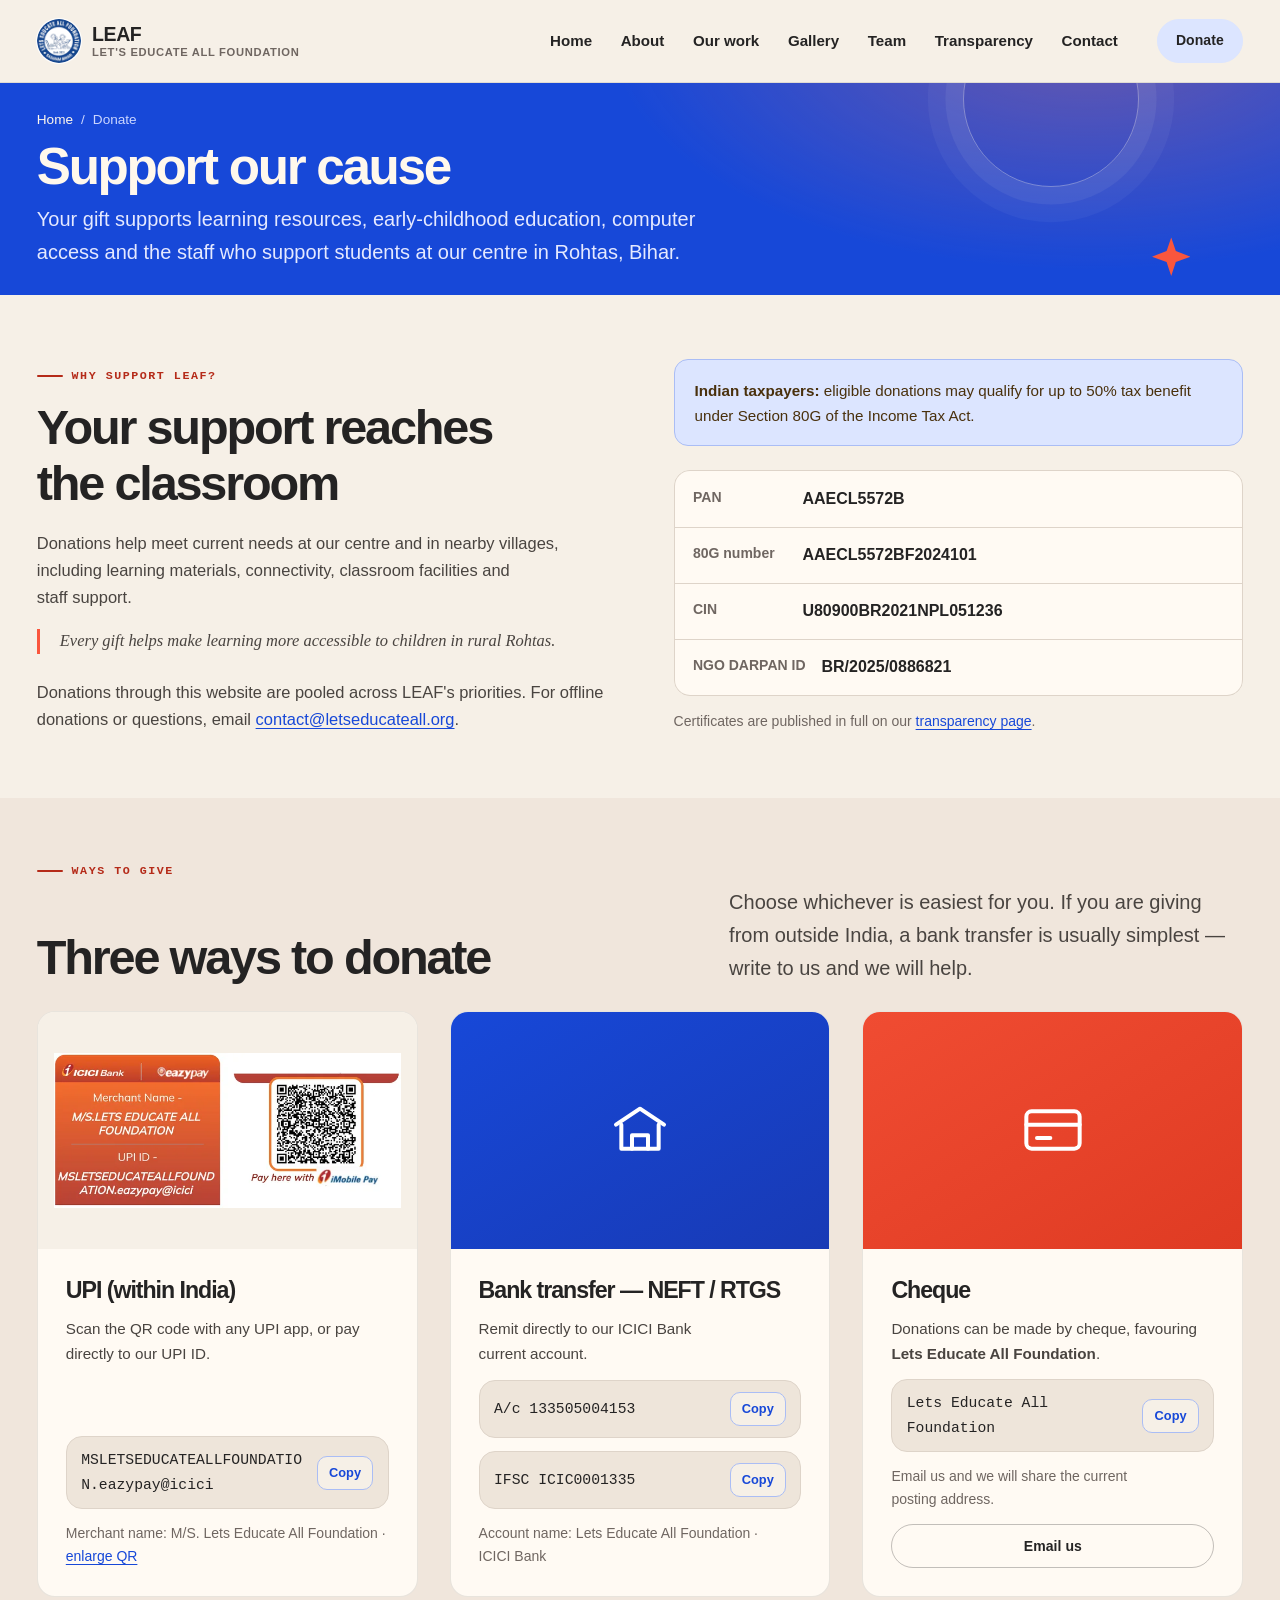
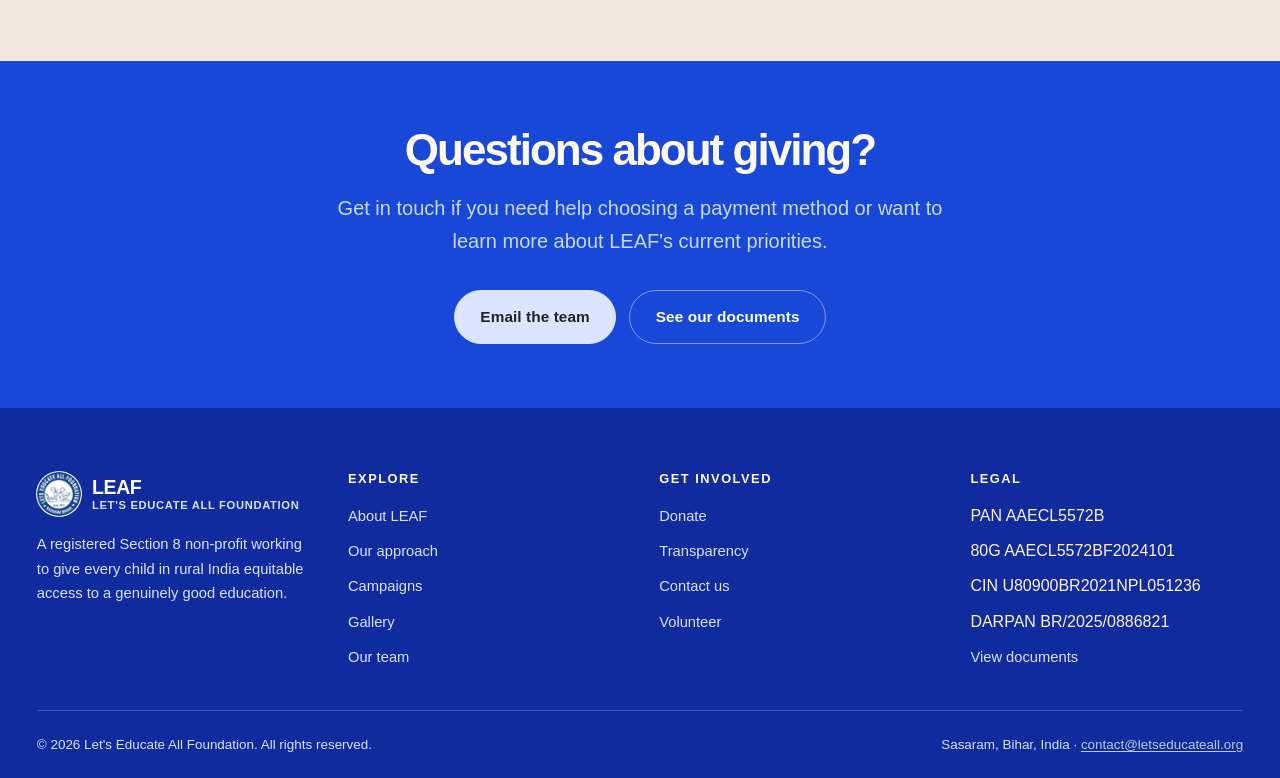
==== donate.html @ cbc665af "Publish Human MD-inspired LEAF website Co-authored-by: Copilot <223556219+Copilot@users.noreply.gith" ====
<!DOCTYPE html>
<html lang="en">
<head>
<meta charset="utf-8">
<meta name="viewport" content="width=device-width, initial-scale=1">
<title>Donate — LEAF | Let's Educate All Foundation</title>
<meta name="description" content="Support LEAF's education work in Rohtas, Bihar. Donate by UPI, NEFT/RTGS bank transfer or cheque. Eligible Indian taxpayers may qualify for a tax benefit under Section 80G.">
<link rel="canonical" href="https://www.letseducateall.org/donate.html">
<meta name="theme-color" content="#1748d8">
<meta property="og:type" content="website">
<meta property="og:site_name" content="Let's Educate All Foundation">
<meta property="og:title" content="Donate to LEAF — Let's Educate All Foundation">
<meta property="og:description" content="Donate by UPI, bank transfer or cheque. Eligible Indian taxpayers may qualify for a tax benefit under Section 80G.">
<meta property="og:url" content="https://www.letseducateall.org/donate.html">
<meta property="og:image" content="https://www.letseducateall.org/assets/img/og-cover.jpg">
<meta name="twitter:card" content="summary_large_image">
<meta name="twitter:image" content="https://www.letseducateall.org/assets/img/og-cover.jpg">
<link rel="icon" href="favicon.ico" sizes="any">
<link rel="apple-touch-icon" href="apple-touch-icon.png">
<link rel="manifest" href="site.webmanifest">
<script>document.documentElement.classList.add("js");</script>
<link rel="stylesheet" href="assets/css/site.css">
<link rel="stylesheet" href="assets/css/human-theme.css">
</head>
<body>
<a class="skip-link" href="#main">Skip to main content</a>

<header class="site-header">
  <div class="wrap site-header__inner">
    <a class="brand" href="index.html" aria-label="LEAF — Let's Educate All Foundation, home">
      <picture><source type="image/webp" srcset="assets/img/logo-96.webp"><img src="assets/img/logo-96.png" width="44" height="44" alt=""></picture>
      <span class="brand__text"><span class="brand__mark">LEAF</span><span class="brand__sub">Let's Educate All Foundation</span></span>
    </a>
    <button class="nav-toggle" type="button" aria-expanded="false" aria-controls="primary-nav" aria-label="Open navigation menu"><span></span></button>
    <nav class="nav" id="primary-nav" aria-label="Primary">
      <a href="index.html">Home</a>
      <a href="index.html#about">About</a>
      <a href="index.html#campaigns">Our work</a>
      <a href="gallery.html">Gallery</a>
      <a href="index.html#team">Team</a>
      <a href="transparency.html">Transparency</a>
      <a href="index.html#contact">Contact</a>
      <a class="btn btn--accent btn--sm" href="donate.html" aria-current="page">Donate</a>
    </nav>
    <a class="btn btn--accent btn--sm header-cta" href="donate.html" aria-current="page">Donate</a>
  </div>
</header>

<main id="main">

  <section class="page-hero">
    <div class="wrap">
      <nav class="breadcrumb" aria-label="Breadcrumb">
        <a href="index.html">Home</a><span aria-hidden="true">/</span><span>Donate</span>
      </nav>
      <h1>Support our cause</h1>
      <p>Your gift supports learning resources, early-childhood education, computer access and the staff who support students at our centre in Rohtas, Bihar.</p>
    </div>
  </section>

  <section class="section">
    <div class="wrap">
      <div class="split">
        <div class="reveal">
          <span class="eyebrow">Why support LEAF?</span>
          <h2>Your support reaches the classroom</h2>
          <p>Donations help meet current needs at our centre and in nearby villages, including learning materials, connectivity, classroom facilities and staff support.</p>
          <p class="pull">Every gift helps make learning more accessible to children in rural Rohtas.</p>
          <p>Donations through this website are pooled across LEAF's priorities. For offline donations or questions, email <a href="mailto:contact@letseducateall.org">contact@letseducateall.org</a>.</p>
        </div>
        <div class="reveal">
          <div class="notice">
            <strong>Indian taxpayers:</strong> eligible donations may qualify for up to 50% tax benefit under Section 80G of the Income Tax Act.
          </div>
          <dl class="facts" style="margin-top:1.5rem">
            <div class="fact"><dt>PAN</dt><dd>AAECL5572B</dd></div>
            <div class="fact"><dt>80G number</dt><dd>AAECL5572BF2024101</dd></div>
            <div class="fact"><dt>CIN</dt><dd>U80900BR2021NPL051236</dd></div>
            <div class="fact"><dt>NGO DARPAN ID</dt><dd>BR/2025/0886821</dd></div>
          </dl>
          <p style="font-size:var(--t-small);color:var(--ink-mute);margin-top:.9rem">
            Certificates are published in full on our <a href="transparency.html">transparency page</a>.
          </p>
        </div>
      </div>
    </div>
  </section>

  <!-- ways to give -->
  <section class="section section--tint" id="ways">
    <div class="wrap">
      <div class="section-head section-head--center reveal">
        <span class="eyebrow">Ways to give</span>
        <h2>Three ways to donate</h2>
        <p>Choose whichever is easiest for you. If you are giving from outside India, a bank transfer is usually simplest — write to us and we will help.</p>
      </div>

      <div class="campaigns">

        <!-- UPI -->
        <article class="campaign reveal">
          <div class="campaign__media" style="aspect-ratio:16/10;display:grid;place-items:center;background:var(--surface);padding:1rem">
            <a href="assets/img/upi-960.jpg" target="_blank" rel="noopener" title="Open the QR code full size">
              <picture>
                <source type="image/webp" sizes="(min-width: 980px) 31vw, 92vw" srcset="assets/img/upi-640.webp 640w, assets/img/upi-960.webp 960w">
                <img src="assets/img/upi-640.jpg" srcset="assets/img/upi-640.jpg 640w, assets/img/upi-960.jpg 960w" sizes="(min-width: 980px) 31vw, 92vw" width="960" height="430" alt="ICICI eazypay UPI card for M/S. Lets Educate All Foundation with a scannable QR code. Opens full size." loading="lazy" style="object-fit:contain">
              </picture>
            </a>
          </div>
          <div class="campaign__body">
            <h3>UPI (within India)</h3>
            <p>Scan the QR code with any UPI app, or pay directly to our UPI ID.</p>
            <div class="copy-field">
              <code>MSLETSEDUCATEALLFOUNDATION.eazypay@icici</code>
              <button class="copy-btn" type="button" data-copy="MSLETSEDUCATEALLFOUNDATION.eazypay@icici">Copy</button>
            </div>
            <p style="font-size:var(--t-small);color:var(--ink-mute);flex:none">Merchant name: M/S. Lets Educate All Foundation · <a href="assets/img/upi-960.jpg" target="_blank" rel="noopener">enlarge QR</a></p>
          </div>
        </article>

        <!-- Bank -->
        <article class="campaign reveal">
          <div class="campaign__media" style="aspect-ratio:16/10;display:grid;place-items:center;background:linear-gradient(150deg,var(--navy-600),var(--navy-800));color:#fff">
            <svg width="64" height="64" viewBox="0 0 24 24" fill="none" stroke="currentColor" stroke-width="1.5" stroke-linecap="round" stroke-linejoin="round" aria-hidden="true"><path d="M3 10 12 4l9 6"/><path d="M5 10v9h14v-9"/><path d="M9 19v-5h6v5"/></svg>
          </div>
          <div class="campaign__body">
            <h3>Bank transfer — NEFT / RTGS</h3>
            <p>Remit directly to our ICICI Bank current account.</p>
            <div class="copy-field">
              <code>A/c 133505004153</code>
              <button class="copy-btn" type="button" data-copy="133505004153">Copy</button>
            </div>
            <div class="copy-field">
              <code>IFSC ICIC0001335</code>
              <button class="copy-btn" type="button" data-copy="ICIC0001335">Copy</button>
            </div>
            <p style="font-size:var(--t-small);color:var(--ink-mute);flex:none">Account name: Lets Educate All Foundation · ICICI Bank</p>
          </div>
        </article>

        <!-- Cheque -->
        <article class="campaign reveal">
          <div class="campaign__media" style="aspect-ratio:16/10;display:grid;place-items:center;background:linear-gradient(150deg,var(--saffron-500),var(--saffron-600));color:#fff">
            <svg width="64" height="64" viewBox="0 0 24 24" fill="none" stroke="currentColor" stroke-width="1.5" stroke-linecap="round" stroke-linejoin="round" aria-hidden="true"><rect x="2" y="5" width="20" height="14" rx="2"/><path d="M2 10h20"/><path d="M6 15h5"/></svg>
          </div>
          <div class="campaign__body">
            <h3>Cheque</h3>
            <p>Donations can be made by cheque, favouring <strong>Lets Educate All Foundation</strong>.</p>
            <div class="copy-field">
              <code>Lets Educate All Foundation</code>
              <button class="copy-btn" type="button" data-copy="Lets Educate All Foundation">Copy</button>
            </div>
            <p style="font-size:var(--t-small);color:var(--ink-mute);flex:none">Email us and we will share the current posting address.</p>
            <a class="btn btn--ghost btn--sm" href="mailto:contact@letseducateall.org?subject=Cheque%20donation%20to%20LEAF">Email us</a>
          </div>
        </article>
      </div>
    </div>
  </section>

  <section class="section section--navy">
    <div class="wrap cta-band reveal">
      <h2>Questions about giving?</h2>
      <p>Get in touch if you need help choosing a payment method or want to learn more about LEAF's current priorities.</p>
      <div class="btn-row">
        <a class="btn btn--accent" href="mailto:contact@letseducateall.org?subject=Donating%20to%20LEAF">Email the team</a>
        <a class="btn btn--on-dark" href="transparency.html">See our documents</a>
      </div>
    </div>
  </section>

</main>

<footer class="site-footer">
  <div class="wrap">
    <div class="footer-grid">
      <div>
        <a class="brand" href="index.html">
          <picture><source type="image/webp" srcset="assets/img/logo-96.webp"><img src="assets/img/logo-96.png" width="44" height="44" alt=""></picture>
          <span class="brand__text"><span class="brand__mark">LEAF</span><span class="brand__sub">Let's Educate All Foundation</span></span>
        </a>
        <p>A registered Section 8 non-profit working to give every child in rural India equitable access to a genuinely good education.</p>
      </div>
      <div class="footer-col">
        <h3>Explore</h3>
        <ul>
          <li><a href="index.html#about">About LEAF</a></li>
          <li><a href="index.html#approach">Our approach</a></li>
          <li><a href="index.html#campaigns">Campaigns</a></li>
          <li><a href="gallery.html">Gallery</a></li>
          <li><a href="index.html#team">Our team</a></li>
        </ul>
      </div>
      <div class="footer-col">
        <h3>Get involved</h3>
        <ul>
          <li><a href="donate.html">Donate</a></li>
          <li><a href="transparency.html">Transparency</a></li>
          <li><a href="index.html#contact">Contact us</a></li>
          <li><a href="mailto:contact@letseducateall.org">Volunteer</a></li>
        </ul>
      </div>
      <div class="footer-col">
        <h3>Legal</h3>
        <ul>
          <li>PAN AAECL5572B</li>
          <li>80G AAECL5572BF2024101</li>
          <li>CIN U80900BR2021NPL051236</li>
          <li>DARPAN BR/2025/0886821</li>
          <li><a href="transparency.html">View documents</a></li>
        </ul>
      </div>
    </div>
    <div class="footer-bottom">
      <span>&copy; <span data-year>2026</span> Let's Educate All Foundation. All rights reserved.</span>
      <span>Sasaram, Bihar, India · <a href="mailto:contact@letseducateall.org" style="color:#b9cbe4">contact@letseducateall.org</a></span>
    </div>
  </div>
</footer>

<script src="assets/js/site.js" defer></script>
</body>
</html>
---- assets/css/site.css ----
/* =========================================================================
   LEAF — Let's Educate All Foundation
   Design system + site styles. No framework, no build step.
   Brand navy sampled from the foundation seal (#12448d).
   ========================================================================= */

/* ---------- tokens ---------- */
:root {
  /* brand */
  --navy-900: #071a38;
  --navy-800: #0b2650;
  --navy-700: #0d3470;
  --navy-600: #12448d;   /* primary — from the seal */
  --navy-500: #1d59ad;
  --navy-200: #b9cfee;
  --navy-100: #e4edfa;
  --navy-050: #f2f7fd;

  --saffron-600: #c97a06;
  --saffron-500: #e8940c;
  --saffron-400: #f5a524;
  --saffron-100: #fdf0d8;

  --teal-600: #0f766e;
  --rose-600: #b0335a;

  /* neutrals */
  --ink:      #12171f;
  --ink-soft: #3d4654;
  --ink-mute: #626e80;
  --line:     #e3e8ef;
  --line-soft:#eef2f7;
  --surface:  #ffffff;
  --surface-2:#f7f9fc;
  --surface-3:#eef3f9;

  /* type — fluid, no webfont request */
  --sans: ui-sans-serif, system-ui, -apple-system, "Segoe UI", Roboto,
          "Helvetica Neue", Arial, "Noto Sans", sans-serif;
  --serif: ui-serif, Georgia, Cambria, "Times New Roman", serif;

  --t-hero:  clamp(2.25rem, 1.35rem + 3.9vw, 4.25rem);
  --t-h2:    clamp(1.75rem, 1.25rem + 2.1vw, 2.75rem);
  --t-h3:    clamp(1.2rem, 1.05rem + 0.6vw, 1.45rem);
  --t-lead:  clamp(1.05rem, 0.99rem + 0.35vw, 1.25rem);
  --t-body:  1rem;
  --t-small: 0.875rem;
  --t-eyebrow: 0.78rem;

  /* space + shape */
  --gut: clamp(1.15rem, 0.7rem + 2vw, 2.5rem);
  --section-y: clamp(3.5rem, 2rem + 6vw, 7rem);
  --wrap: 1180px;
  --r-sm: 8px;
  --r-md: 14px;
  --r-lg: 22px;
  --r-pill: 999px;

  --shadow-1: 0 1px 2px rgba(9, 25, 51, .06), 0 2px 8px rgba(9, 25, 51, .05);
  --shadow-2: 0 4px 12px rgba(9, 25, 51, .08), 0 14px 32px rgba(9, 25, 51, .09);
  --shadow-3: 0 10px 28px rgba(9, 25, 51, .12), 0 28px 64px rgba(9, 25, 51, .14);

  --ease: cubic-bezier(.22, .61, .36, 1);
}

@media (prefers-color-scheme: dark) {
  :root {
    --ink:      #e8edf5;
    --ink-soft: #b3bed0;
    --ink-mute: #8a97ab;
    --line:     #22304a;
    --line-soft:#1b2740;
    --surface:  #0b1220;
    --surface-2:#0f172a;
    --surface-3:#141f36;
    --navy-050: #101a2e;
    --navy-100: #16233c;
    --navy-200: #2d4a7a;
    --saffron-600: #f5a524;
    --shadow-1: 0 1px 2px rgba(0,0,0,.4);
    --shadow-2: 0 4px 12px rgba(0,0,0,.45);
    --shadow-3: 0 10px 28px rgba(0,0,0,.5);
  }
}

/* ---------- reset ---------- */
*, *::before, *::after { box-sizing: border-box; }
* { margin: 0; }
html { -webkit-text-size-adjust: 100%; }
html:focus-within { scroll-behavior: smooth; }
@media (prefers-reduced-motion: reduce) {
  html:focus-within { scroll-behavior: auto; }
  *, *::before, *::after {
    animation-duration: .01ms !important; animation-iteration-count: 1 !important;
    transition-duration: .01ms !important; scroll-behavior: auto !important;
  }
}
body {
  font-family: var(--sans);
  font-size: var(--t-body);
  line-height: 1.65;
  color: var(--ink);
  background: var(--surface);
  -webkit-font-smoothing: antialiased;
  text-rendering: optimizeLegibility;
  overflow-x: hidden;
}
img, picture, video, svg { display: block; max-width: 100%; }
img { height: auto; }
button, input, textarea, select { font: inherit; color: inherit; }
h1, h2, h3, h4 { line-height: 1.15; font-weight: 700; letter-spacing: -.018em; text-wrap: balance; }
p { text-wrap: pretty; }
a { color: var(--navy-600); text-underline-offset: .18em; }
@media (prefers-color-scheme: dark) { a { color: #7fb0f0; } }
ul[class] { list-style: none; padding: 0; }

:where(a, button, [tabindex], input, textarea, summary):focus-visible {
  outline: 3px solid var(--saffron-400);
  outline-offset: 3px;
  border-radius: 4px;
}

.skip-link {
  position: absolute; left: 50%; top: 0; transform: translate(-50%, -120%);
  z-index: 200; background: var(--navy-600); color: #fff;
  padding: .7rem 1.25rem; border-radius: 0 0 var(--r-sm) var(--r-sm);
  font-weight: 600; text-decoration: none; transition: transform .18s var(--ease);
}
.skip-link:focus { transform: translate(-50%, 0); }

.sr-only {
  position: absolute; width: 1px; height: 1px; padding: 0; margin: -1px;
  overflow: hidden; clip: rect(0 0 0 0); white-space: nowrap; border: 0;
}

/* ---------- layout ---------- */
.wrap { width: min(100% - (var(--gut) * 2), var(--wrap)); margin-inline: auto; }
.wrap--narrow { width: min(100% - (var(--gut) * 2), 760px); margin-inline: auto; }
.section { padding-block: var(--section-y); }
.section--tint { background: var(--surface-2); }
.section--navy {
  background:
    radial-gradient(1100px 600px at 12% -10%, rgba(245,165,36,.16), transparent 60%),
    linear-gradient(165deg, var(--navy-700), var(--navy-900));
  color: #eaf1fb;
}
.section--navy h2, .section--navy h3 { color: #fff; }

.eyebrow {
  display: inline-flex; align-items: center; gap: .55rem;
  font-size: var(--t-eyebrow); font-weight: 700; letter-spacing: .14em;
  text-transform: uppercase; color: var(--saffron-600); margin-bottom: .9rem;
}
.eyebrow::before {
  content: ""; width: 26px; height: 2px; background: currentColor; border-radius: 2px;
}
.section--navy .eyebrow { color: var(--saffron-400); }

.section-head { max-width: 62ch; margin-bottom: clamp(2rem, 1rem + 3vw, 3.5rem); }
.section-head h2 { font-size: var(--t-h2); }
.section-head p { font-size: var(--t-lead); color: var(--ink-soft); margin-top: 1rem; }
.section--navy .section-head p { color: #c2d4ee; }
.section-head--center { margin-inline: auto; text-align: center; }
.section-head--center .eyebrow { justify-content: center; }

/* ---------- buttons ---------- */
.btn {
  --btn-bg: var(--navy-600); --btn-fg: #fff; --btn-bd: var(--navy-600);
  display: inline-flex; align-items: center; justify-content: center; gap: .55rem;
  padding: .85rem 1.6rem; border: 1.5px solid var(--btn-bd); border-radius: var(--r-pill);
  background: var(--btn-bg); color: var(--btn-fg);
  font-weight: 650; font-size: .96rem; letter-spacing: .005em;
  text-decoration: none; cursor: pointer; white-space: nowrap;
  transition: transform .16s var(--ease), box-shadow .16s var(--ease), background .16s var(--ease);
}
.btn:hover { transform: translateY(-2px); box-shadow: var(--shadow-2); }
.btn:active { transform: translateY(0); }
.btn--accent {
  --btn-bg: var(--saffron-400); --btn-bd: var(--saffron-400); --btn-fg: #2a1a02;
}
.btn--accent:hover { --btn-bg: var(--saffron-500); --btn-bd: var(--saffron-500); }
.btn--ghost { --btn-bg: transparent; --btn-fg: var(--navy-600); --btn-bd: var(--navy-200); }
.btn--ghost:hover { --btn-bg: var(--navy-050); }
@media (prefers-color-scheme: dark) {
  /* navy-on-navy is unreadable once the page background goes dark */
  .btn--ghost { --btn-fg: #a9c8f2; --btn-bd: #3b5680; }
  .btn--ghost:hover { --btn-bg: rgba(169,200,242,.12); --btn-bd: #a9c8f2; }
}
.btn--on-dark { --btn-bg: transparent; --btn-fg: #fff; --btn-bd: rgba(255,255,255,.45); }
.btn--on-dark:hover { --btn-bg: rgba(255,255,255,.12); --btn-bd: #fff; }
.btn--sm { padding: .6rem 1.15rem; font-size: .875rem; }
.btn-row { display: flex; flex-wrap: wrap; gap: .8rem; }

/* ---------- header ---------- */
.site-header {
  position: sticky; top: 0; z-index: 100;
  background: color-mix(in srgb, var(--surface) 82%, transparent);
  backdrop-filter: saturate(1.6) blur(14px);
  -webkit-backdrop-filter: saturate(1.6) blur(14px);
  border-bottom: 1px solid transparent;
  transition: border-color .2s var(--ease), box-shadow .2s var(--ease);
}
.site-header[data-stuck="true"] { border-bottom-color: var(--line); box-shadow: var(--shadow-1); }
.site-header__inner {
  display: flex; align-items: center; gap: 1rem;
  min-height: 72px;
}
.brand { display: flex; align-items: center; gap: .7rem; text-decoration: none; color: inherit; margin-right: auto; }
/* the seal is a navy ring on transparency — a white disc keeps it legible
   at 44px against either a light or a dark header */
.brand img {
  width: 44px; height: 44px; border-radius: 50%; flex: none;
  background: #fff; box-shadow: 0 0 0 1px rgba(255,255,255,.9);
}
.brand__text { display: flex; flex-direction: column; line-height: 1.1; }
.brand__mark { font-weight: 800; font-size: 1.22rem; letter-spacing: -.02em; color: var(--navy-600); }
@media (prefers-color-scheme: dark) { .brand__mark { color: #8fbcf5; } }
.brand__sub { font-size: .7rem; color: var(--ink-mute); letter-spacing: .06em; text-transform: uppercase; font-weight: 600; }

.nav { display: flex; align-items: center; gap: .15rem; }
.nav a {
  padding: .55rem .82rem; border-radius: var(--r-sm); text-decoration: none;
  color: var(--ink-soft); font-weight: 550; font-size: .945rem;
  transition: color .15s var(--ease), background .15s var(--ease);
}
.nav a:hover { color: var(--navy-600); background: var(--navy-050); }
.nav a[aria-current="page"] { color: var(--navy-600); font-weight: 700; }
@media (prefers-color-scheme: dark) {
  .nav a:hover, .nav a[aria-current="page"] { color: #8fbcf5; }
}
.header-cta { margin-left: .6rem; }

.nav-toggle {
  display: none; width: 44px; height: 44px; border: 1px solid var(--line);
  background: var(--surface); border-radius: var(--r-sm); cursor: pointer;
  align-items: center; justify-content: center; flex: none;
}
.nav-toggle span, .nav-toggle span::before, .nav-toggle span::after {
  display: block; width: 19px; height: 2px; background: var(--ink); border-radius: 2px;
  transition: transform .22s var(--ease), opacity .18s var(--ease);
}
.nav-toggle span { position: relative; }
.nav-toggle span::before, .nav-toggle span::after { content: ""; position: absolute; left: 0; }
.nav-toggle span::before { top: -6px; }
.nav-toggle span::after  { top: 6px; }
.nav-toggle[aria-expanded="true"] span { background: transparent; }
.nav-toggle[aria-expanded="true"] span::before { transform: translateY(6px) rotate(45deg); }
.nav-toggle[aria-expanded="true"] span::after  { transform: translateY(-6px) rotate(-45deg); }

@media (max-width: 1100px) {
  .nav-toggle { display: inline-flex; }
  .nav {
    position: fixed; inset: 72px 0 auto 0;
    flex-direction: column; align-items: stretch; gap: .2rem;
    background: var(--surface); border-bottom: 1px solid var(--line);
    padding: 1rem var(--gut) 1.5rem; box-shadow: var(--shadow-2);
    max-height: calc(100dvh - 72px); overflow-y: auto;
    /* -115% depended on the drawer's own height, so a short drawer peeked
       out above the header. Offsetting by its height plus the header clears
       it at any length. visibility also drops the closed links out of the
       tab order, which a transform alone does not. */
    visibility: hidden;
    transform: translateY(calc(-100% - 80px));
    transition: transform .28s var(--ease), visibility .28s var(--ease);
  }
  .nav[data-open="true"] { visibility: visible; transform: translateY(0); }
  .nav a { padding: .8rem .6rem; font-size: 1.05rem; border-bottom: 1px solid var(--line-soft); }
  .header-cta { display: none; }
  .nav .btn { margin-top: .9rem; }
}
@media (min-width: 1101px) { .nav .btn { display: none; } }

/* ---------- hero ---------- */
.hero { position: relative; background: var(--navy-900); color: #fff; isolation: isolate; }
.hero__stage { position: relative; min-height: clamp(520px, 74vh, 760px); display: grid; }
.hero__slide {
  position: absolute; inset: 0; opacity: 0; transition: opacity .9s var(--ease);
  display: grid; align-items: end;
}
.hero__slide[data-active="true"] { opacity: 1; }
.hero__slide picture, .hero__slide img { position: absolute; inset: 0; width: 100%; height: 100%; }
.hero__slide img { object-fit: cover; }
.hero__slide::after {
  content: ""; position: absolute; inset: 0;
  background:
    linear-gradient(to top, rgba(7,26,56,.94) 0%, rgba(7,26,56,.72) 34%, rgba(7,26,56,.34) 66%, rgba(7,26,56,.5) 100%);
}
.hero__copy {
  position: relative; z-index: 2; padding-block: clamp(2.5rem, 2rem + 4vw, 5rem);
  /* rem, not ch: ch resolves against the 1rem block font, which left the
     clamped display headline far too narrow and broke it over three lines */
  max-width: min(43rem, 100%);
}
.hero__slide[data-active="true"] .hero__copy > * { animation: heroIn .8s var(--ease) both; }
.hero__slide[data-active="true"] .hero__copy > *:nth-child(2) { animation-delay: .1s; }
.hero__slide[data-active="true"] .hero__copy > *:nth-child(3) { animation-delay: .2s; }
@keyframes heroIn { from { opacity: 0; transform: translateY(18px); } to { opacity: 1; transform: none; } }
.hero h1, .hero__title { font-size: var(--t-hero); color: #fff; }
.hero h1 em, .hero__title em { font-style: normal; color: var(--saffron-400); }
.hero__copy p { font-size: var(--t-lead); color: #d8e4f5; margin-top: 1.1rem; max-width: 34rem; }
.hero__copy .btn-row { margin-top: 1.9rem; }

/* the dots are built by script and the arrows do nothing without it,
   so the whole control cluster is JS-gated */
.hero__controls { display: none; }
.js .hero__controls {
  position: absolute; z-index: 3; right: var(--gut); bottom: clamp(1rem, 2vw, 2rem);
  display: flex; align-items: center; gap: .5rem;
}
.hero__dots { display: flex; gap: .45rem; margin-right: .5rem; }
.hero__dots button {
  width: 9px; height: 9px; padding: 0; border-radius: 50%; cursor: pointer;
  border: 0; background: rgba(255,255,255,.4); transition: background .2s, width .25s var(--ease);
}
.hero__dots button[aria-selected="true"] { background: var(--saffron-400); width: 26px; border-radius: var(--r-pill); }
.hero__arrow {
  width: 42px; height: 42px; border-radius: 50%; cursor: pointer;
  border: 1.5px solid rgba(255,255,255,.4); background: rgba(7,26,56,.35);
  color: #fff; display: grid; place-items: center; transition: background .18s, border-color .18s;
}
.hero__arrow:hover { background: rgba(255,255,255,.18); border-color: #fff; }

/* impact strip */
.impact {
  position: relative; z-index: 4; background: var(--surface);
  border-block: 1px solid var(--line);
}
.impact__grid {
  display: grid; grid-template-columns: repeat(auto-fit, minmax(190px, 1fr));
  gap: clamp(1.25rem, 3vw, 2.5rem); padding-block: clamp(1.75rem, 3vw, 2.5rem);
}
.impact__item { display: flex; flex-direction: column; gap: .2rem; }
.impact__num {
  font-size: clamp(1.9rem, 1.4rem + 1.8vw, 2.6rem); font-weight: 800;
  color: var(--navy-600); letter-spacing: -.03em; line-height: 1;
}
@media (prefers-color-scheme: dark) { .impact__num { color: #7fb0f0; } }
.impact__label { font-weight: 650; font-size: .95rem; }
.impact__note { font-size: var(--t-small); color: var(--ink-mute); }

/* ---------- pillars ---------- */
.pillars { display: grid; gap: clamp(1.25rem, 2.5vw, 2rem); grid-template-columns: repeat(auto-fit, minmax(270px, 1fr)); }
.pillar {
  position: relative; background: var(--surface); border: 1px solid var(--line);
  border-radius: var(--r-lg); padding: clamp(1.5rem, 1rem + 1.5vw, 2.25rem);
  box-shadow: var(--shadow-1); overflow: hidden;
  transition: transform .2s var(--ease), box-shadow .2s var(--ease), border-color .2s;
}
.pillar:hover { transform: translateY(-4px); box-shadow: var(--shadow-2); border-color: var(--navy-200); }
.pillar::before {
  content: ""; position: absolute; inset: 0 0 auto 0; height: 4px;
  background: linear-gradient(90deg, var(--navy-600), var(--saffron-400));
  transform: scaleX(0); transform-origin: left; transition: transform .35s var(--ease);
}
.pillar:hover::before { transform: scaleX(1); }
.pillar__n {
  font-size: .8rem; font-weight: 800; letter-spacing: .12em; color: var(--saffron-600);
  display: block; margin-bottom: .85rem;
}
.pillar h3 { font-size: var(--t-h3); margin-bottom: .7rem; }
.pillar p { color: var(--ink-soft); font-size: .975rem; }

/* ---------- split (image + text) ---------- */
.split {
  display: grid; gap: clamp(2rem, 1rem + 4vw, 4.5rem); align-items: center;
  grid-template-columns: repeat(auto-fit, minmax(310px, 1fr));
}
.split--top { align-items: start; }
.split--flip > .split__media { order: 2; }
@media (max-width: 720px) { .split--flip > .split__media { order: 0; } }
.split__media { position: relative; isolation: isolate; }
.split__media img { position: relative; z-index: 1; width: 100%; border-radius: var(--r-lg); box-shadow: var(--shadow-3); }
/* offset accent frame; isolate + z-index 0 keeps it behind the photo but
   still above the section background (a negative z-index would hide it) */
.split__media--framed::after {
  content: ""; position: absolute; inset: 16px -16px -16px 16px; z-index: 0;
  border: 2px solid var(--saffron-400); border-radius: var(--r-lg); opacity: .55;
  pointer-events: none;
}
.split h2 { font-size: var(--t-h2); }
.split h2 + p, .split p + p { margin-top: 1.1rem; }
.split p { color: var(--ink-soft); font-size: 1.03rem; }
.split .btn-row { margin-top: 1.8rem; }

.pull {
  border-left: 3px solid var(--saffron-400); padding-left: 1.25rem;
  font-family: var(--serif); font-size: clamp(1.1rem, 1rem + .6vw, 1.35rem);
  line-height: 1.5; color: var(--ink); font-style: italic; margin-block: 1.6rem;
}

/* ---------- video ---------- */
.video-card {
  position: relative; border-radius: var(--r-lg); overflow: hidden;
  box-shadow: var(--shadow-3); background: var(--navy-900); aspect-ratio: 16 / 9;
}
.video-card video { width: 100%; height: 100%; object-fit: cover; }

/* ---------- campaigns ---------- */
.campaigns { display: grid; gap: clamp(1.25rem, 2.5vw, 2rem); grid-template-columns: repeat(auto-fit, minmax(290px, 1fr)); }
.campaign {
  display: flex; flex-direction: column; background: var(--surface);
  border: 1px solid var(--line); border-radius: var(--r-lg); overflow: hidden;
  box-shadow: var(--shadow-1); transition: transform .2s var(--ease), box-shadow .2s var(--ease);
}
.campaign:hover { transform: translateY(-4px); box-shadow: var(--shadow-2); }
.campaign__media { position: relative; aspect-ratio: 16 / 10; overflow: hidden; background: var(--surface-3); }
.campaign__media img { width: 100%; height: 100%; object-fit: cover; transition: transform .5s var(--ease); }
.campaign:hover .campaign__media img { transform: scale(1.05); }
.campaign__target {
  position: absolute; top: .8rem; left: .8rem; z-index: 2;
  background: rgba(7,26,56,.82); color: #fff; backdrop-filter: blur(6px);
  border-radius: var(--r-pill); padding: .32rem .8rem;
  font-size: .76rem; font-weight: 700; letter-spacing: .04em;
}
.campaign__body { padding: clamp(1.25rem, 1rem + 1vw, 1.75rem); display: flex; flex-direction: column; flex: 1; gap: .8rem; }
.campaign h3 { font-size: var(--t-h3); }
.campaign p { color: var(--ink-soft); font-size: .95rem; flex: 1; }

.meter { display: flex; flex-direction: column; gap: .45rem; }
.meter__track { height: 8px; border-radius: var(--r-pill); background: var(--surface-3); overflow: hidden; }
.meter__fill {
  height: 100%; border-radius: var(--r-pill); width: 0;
  background: linear-gradient(90deg, var(--navy-500), var(--saffron-400));
  transition: width 1.1s var(--ease);
}
.meter__row { display: flex; justify-content: space-between; align-items: baseline; gap: .5rem; font-size: var(--t-small); }
.meter__pct { font-weight: 750; color: var(--navy-600); }
@media (prefers-color-scheme: dark) { .meter__pct { color: #7fb0f0; } }
.meter__goal { color: var(--ink-mute); }

/* ---------- team ---------- */
/* Keep profile cards readable and let the last member wrap when needed. */
.team { display: grid; gap: clamp(1.25rem, 2.5vw, 2rem); grid-template-columns: repeat(auto-fit, minmax(168px, 1fr)); }
.member { text-align: center; }
.member__photo {
  width: clamp(120px, 42%, 150px); aspect-ratio: 1; margin: 0 auto .95rem;
  border-radius: 50%; overflow: hidden; background: var(--surface-3);
  box-shadow: 0 0 0 4px var(--surface), 0 0 0 5.5px var(--navy-100), var(--shadow-1);
  transition: box-shadow .25s var(--ease), transform .25s var(--ease);
}
.member:hover .member__photo { transform: translateY(-3px); box-shadow: 0 0 0 4px var(--surface), 0 0 0 5.5px var(--saffron-400), var(--shadow-2); }
.member__photo img { width: 100%; height: 100%; object-fit: cover; }
.member h3 { font-size: 1.02rem; letter-spacing: -.01em; }
.member__role {
  display: inline-block; margin-top: .4rem; font-size: .74rem; font-weight: 750;
  letter-spacing: .08em; text-transform: uppercase; color: var(--navy-600);
  background: var(--navy-050); border: 1px solid var(--navy-100);
  border-radius: var(--r-pill); padding: .18rem .65rem;
}
@media (prefers-color-scheme: dark) { .member__role { color: #8fbcf5; } }
.member__where { font-size: .87rem; color: var(--ink-mute); margin-top: .5rem; }

/* ---------- documents ---------- */
/* 300px yields 3 columns at the container width: the six certificates
   fill two even rows instead of leaving one stranded */
.docs { display: grid; gap: 1rem; grid-template-columns: repeat(auto-fit, minmax(300px, 1fr)); }
.doc {
  display: flex; align-items: center; gap: .9rem; text-decoration: none; color: inherit;
  background: var(--surface); border: 1px solid var(--line); border-radius: var(--r-md);
  padding: 1rem 1.15rem; transition: border-color .18s, transform .18s var(--ease), box-shadow .18s;
}
.doc:hover { border-color: var(--navy-600); transform: translateY(-2px); box-shadow: var(--shadow-1); }
.doc__icon {
  flex: none; width: 38px; height: 38px; border-radius: var(--r-sm);
  background: var(--navy-050); color: var(--navy-600);
  display: grid; place-items: center;
}
@media (prefers-color-scheme: dark) { .doc__icon { color: #8fbcf5; } }
.doc__name { font-weight: 650; font-size: .95rem; line-height: 1.3; }
.doc__meta { font-size: .78rem; color: var(--ink-mute); }

/* ---------- facts / key-value ---------- */
.facts { display: grid; gap: 1px; background: var(--line); border: 1px solid var(--line); border-radius: var(--r-md); overflow: hidden; }
.fact { display: flex; flex-wrap: wrap; gap: .3rem 1rem; padding: .9rem 1.15rem; background: var(--surface); }
.fact dt { font-size: var(--t-small); color: var(--ink-mute); min-width: 12ch; font-weight: 600; }
.fact dd { font-weight: 650; font-variant-numeric: tabular-nums; }

.copy-field {
  display: flex; align-items: center; gap: .6rem; flex-wrap: wrap;
  background: var(--surface-2); border: 1px solid var(--line);
  border-radius: var(--r-md); padding: .7rem .9rem;
}
.copy-field code {
  font-family: ui-monospace, SFMono-Regular, Menlo, monospace;
  /* anywhere (not break-all) so multi-word values still break at spaces,
     while a long unbroken UPI handle can still wrap */
  font-size: .92rem; overflow-wrap: anywhere; flex: 1; min-width: 12ch;
}
.copy-btn {
  flex: none; border: 1px solid var(--navy-200); background: var(--surface);
  color: var(--navy-600); border-radius: var(--r-sm); padding: .34rem .7rem;
  font-size: .8rem; font-weight: 700; cursor: pointer; transition: background .15s, color .15s;
}
.copy-btn:hover { background: var(--navy-600); color: #fff; border-color: var(--navy-600); }
.copy-btn[data-copied="true"] { background: var(--teal-600); border-color: var(--teal-600); color: #fff; }

.notice {
  border-radius: var(--r-md); padding: 1.1rem 1.25rem;
  background: var(--saffron-100); border: 1px solid #f0d49a; color: #5a3d05;
  font-size: .95rem;
}
@media (prefers-color-scheme: dark) {
  .notice { background: rgba(245,165,36,.1); border-color: rgba(245,165,36,.32); color: #f7d9a0; }
}

/* ---------- CTA band ---------- */
.cta-band { text-align: center; }
.cta-band h2 { font-size: var(--t-h2); }
.cta-band p { font-size: var(--t-lead); color: #c8d8ef; margin: 1rem auto 0; max-width: 56ch; }
.cta-band .btn-row { justify-content: center; margin-top: 2rem; }

/* ---------- contact ---------- */
.contact-grid { display: grid; gap: clamp(1.5rem, 3vw, 3rem); grid-template-columns: repeat(auto-fit, minmax(280px, 1fr)); }
.contact-list { display: grid; gap: 1.1rem; }
.contact-item { display: flex; gap: .9rem; align-items: flex-start; }
.contact-item__icon {
  flex: none; width: 40px; height: 40px; border-radius: 50%;
  background: var(--navy-050); color: var(--navy-600); display: grid; place-items: center;
}
@media (prefers-color-scheme: dark) { .contact-item__icon { color: #8fbcf5; } }
.contact-item__label { font-size: var(--t-small); color: var(--ink-mute); font-weight: 600; }
.contact-item a { font-weight: 650; text-decoration: none; }
.contact-item a:hover { text-decoration: underline; }

/* ---------- footer ---------- */
.site-footer { background: var(--navy-900); color: #b9cbe4; padding-block: clamp(2.5rem, 2rem + 3vw, 4rem) 0; }
.footer-grid {
  display: grid; gap: clamp(1.75rem, 3vw, 3rem);
  grid-template-columns: minmax(240px, 1.4fr) repeat(auto-fit, minmax(150px, 1fr));
  padding-bottom: 2.5rem;
}
.site-footer .brand__mark { color: #fff; }
.site-footer .brand__sub { color: #8aa5c9; }
.site-footer p { font-size: .92rem; color: #9db4d3; margin-top: 1rem; max-width: 38ch; }
.footer-col h3 { font-size: .8rem; text-transform: uppercase; letter-spacing: .12em; color: #fff; margin-bottom: 1rem; }
.footer-col ul { display: grid; gap: .55rem; list-style: none; padding: 0; }
.footer-col a { color: #b9cbe4; text-decoration: none; font-size: .92rem; }
.footer-col a:hover { color: #fff; text-decoration: underline; }
.footer-bottom {
  border-top: 1px solid rgba(255,255,255,.12); padding-block: 1.4rem;
  display: flex; flex-wrap: wrap; gap: .5rem 1.5rem; justify-content: space-between;
  font-size: .84rem; color: #8aa5c9;
}

/* ---------- page hero (interior pages) ---------- */
.page-hero {
  background:
    radial-gradient(900px 420px at 85% -20%, rgba(245,165,36,.1), transparent 60%),
    linear-gradient(160deg, var(--navy-050), var(--surface));
  color: var(--ink); padding-block: clamp(1rem, .7rem + 1.5vw, 1.75rem);
}
.page-hero h1 { font-size: clamp(2rem, 1.4rem + 2.6vw, 3.2rem); color: var(--ink); }
.page-hero p { font-size: var(--t-lead); color: var(--ink-soft); margin-top: .4rem; max-width: 60ch; }
.page-hero--dark {
  background:
    radial-gradient(900px 420px at 85% -20%, rgba(245,165,36,.18), transparent 60%),
    linear-gradient(160deg, var(--navy-700), var(--navy-900));
  color: #fff;
}
.page-hero--dark h1 { color: #fff; }
.page-hero--dark p { color: #cfdff4; }
.breadcrumb { display: flex; gap: .5rem; font-size: .85rem; color: var(--ink-mute); margin-bottom: .45rem; }
.breadcrumb a { color: var(--navy-600); text-decoration: none; }
.breadcrumb a:hover { text-decoration: underline; }
@media (prefers-color-scheme: dark) { .breadcrumb a { color: #7fb0f0; } }

/* ---------- scroll reveal ----------
   Scoped to .js (set by an inline script in <head>). Without JS the content
   must never be left at opacity 0, so the hidden state is opt-in only. */
.js .reveal { opacity: 0; transform: translateY(22px); transition: opacity .7s var(--ease), transform .7s var(--ease); }
.js .reveal[data-shown="true"] { opacity: 1; transform: none; }
@media (prefers-reduced-motion: reduce) {
  .js .reveal { opacity: 1; transform: none; }
}

/* ---------- print ---------- */
@media print {
  .site-header, .hero__controls, .nav, .site-footer, .btn { display: none !important; }
  body { color: #000; background: #fff; }
  .section { padding-block: 1rem; }
}

/* =========================================================================
   Photography: full-bleed band, gallery grid, lightbox
   ========================================================================= */

/* ---------- full-bleed photo band ---------- */
.band { position: relative; isolation: isolate; background: var(--navy-900); }
.band__media { position: relative; }
.band__media img {
  width: 100%; height: clamp(300px, 42vw, 560px); object-fit: cover; display: block;
}
.band__media::after {
  content: ""; position: absolute; inset: 0;
  background: linear-gradient(to top, rgba(7,26,56,.92) 0%, rgba(7,26,56,.55) 45%, rgba(7,26,56,.2) 100%);
}
.band__copy {
  position: absolute; inset: auto 0 0 0; z-index: 2;
  padding-block: clamp(1.5rem, 3vw, 3rem); color: #fff;
}
.band__copy h2 { font-size: var(--t-h2); color: #fff; max-width: 34ch; }
.band__copy p { color: #cfdff4; font-size: var(--t-lead); margin-top: .8rem; max-width: 52ch; }

/* ---------- gallery ---------- */
/* explicit column counts rather than auto-fill: the tile counts are chosen to
   divide evenly into these, which auto-fill cannot guarantee */
.gallery {
  display: grid; gap: clamp(.5rem, 1.2vw, 1rem);
  grid-template-columns: repeat(2, 1fr);
}
@media (min-width: 620px) { .gallery { grid-template-columns: repeat(3, 1fr); } }
@media (min-width: 940px) { .gallery { grid-template-columns: repeat(4, 1fr); } }
.gallery__item {
  position: relative; display: block; overflow: hidden; border-radius: var(--r-md);
  aspect-ratio: 1; background: var(--surface-3); text-decoration: none; color: #fff;
  box-shadow: var(--shadow-1);
}
/* let a couple of tiles span two cells so the grid reads less like a spreadsheet */
.gallery__item--wide { grid-column: span 2; aspect-ratio: 2 / 1; }
.gallery__item--tall { grid-row: span 2; aspect-ratio: 1 / 2; }
@media (max-width: 560px) {
  .gallery__item--wide { grid-column: span 2; aspect-ratio: 2 / 1; }
  .gallery__item--tall { grid-row: span 1; aspect-ratio: 1; }
}
.gallery__item img {
  width: 100%; height: 100%; object-fit: cover;
  transition: transform .55s var(--ease), filter .35s var(--ease);
}
.gallery__item:hover img, .gallery__item:focus-visible img { transform: scale(1.06); }
.gallery__item figcaption {
  position: absolute; inset: auto 0 0 0; z-index: 2;
  padding: 1.6rem .85rem .7rem;
  font-size: .82rem; font-weight: 600; line-height: 1.35;
  background: linear-gradient(to top, rgba(7,26,56,.9), rgba(7,26,56,0));
  opacity: 0; transform: translateY(6px);
  transition: opacity .3s var(--ease), transform .3s var(--ease);
}
.gallery__item:hover figcaption,
.gallery__item:focus-visible figcaption { opacity: 1; transform: none; }
/* touch devices never hover, so keep captions permanently legible there */
@media (hover: none) {
  .gallery__item figcaption { opacity: 1; transform: none; }
}
.gallery__zoom {
  position: absolute; top: .6rem; right: .6rem; z-index: 2;
  width: 30px; height: 30px; border-radius: 50%;
  background: rgba(7,26,56,.6); backdrop-filter: blur(4px);
  display: grid; place-items: center; color: #fff;
  opacity: 0; transition: opacity .25s var(--ease);
}
.gallery__item:hover .gallery__zoom, .gallery__item:focus-visible .gallery__zoom { opacity: 1; }

/* ---------- lightbox (progressive enhancement over plain links) ---------- */
.lightbox { display: none; }
.js .lightbox {
  display: grid; position: fixed; inset: 0; z-index: 300;
  place-items: center; padding: clamp(.75rem, 3vw, 2.5rem);
  background: rgba(4,12,26,.93);
  opacity: 0; pointer-events: none;
  transition: opacity .25s var(--ease);
}
.js .lightbox[data-open="true"] { opacity: 1; pointer-events: auto; }
.lightbox__img {
  max-width: 100%; max-height: 78vh; border-radius: var(--r-md);
  box-shadow: 0 30px 80px rgba(0,0,0,.6); background: #0b1220;
}
.lightbox__cap {
  margin-top: 1rem; color: #dbe6f5; font-size: .95rem; text-align: center;
  max-width: 62ch; min-height: 1.4em;
}
.lightbox__count { color: #8aa5c9; font-size: .8rem; margin-top: .35rem; }
.lightbox__btn {
  position: absolute; width: 46px; height: 46px; border-radius: 50%;
  border: 1.5px solid rgba(255,255,255,.35); background: rgba(255,255,255,.08);
  color: #fff; cursor: pointer; display: grid; place-items: center;
  transition: background .18s, border-color .18s;
}
.lightbox__btn:hover { background: rgba(255,255,255,.2); border-color: #fff; }
.lightbox__btn--close { top: clamp(.75rem, 2vw, 1.5rem); right: clamp(.75rem, 2vw, 1.5rem); }
.lightbox__btn--prev { left: clamp(.5rem, 2vw, 1.75rem); top: 50%; transform: translateY(-50%); }
.lightbox__btn--next { right: clamp(.5rem, 2vw, 1.75rem); top: 50%; transform: translateY(-50%); }
body[data-lb-open="true"] { overflow: hidden; }

/* ---------- feature pair (image + text, tighter than .split) ---------- */
.features { display: grid; gap: clamp(1.5rem, 3vw, 2.75rem); grid-template-columns: repeat(auto-fit, minmax(290px, 1fr)); }
.feature { display: flex; flex-direction: column; gap: 1rem; }
.feature__media { border-radius: var(--r-md); overflow: hidden; box-shadow: var(--shadow-2); background: var(--surface-3); }
.feature__media img { width: 100%; aspect-ratio: 4 / 3; object-fit: cover; }
.feature h3 { font-size: var(--t-h3); }
.feature p { color: var(--ink-soft); font-size: .97rem; }
.section--navy .feature p { color: #c2d4ee; }

/* ---------- gallery page groups ---------- */
.gallery-groups { display: grid; gap: clamp(2.5rem, 2rem + 3vw, 4.5rem); }
.gallery-group > h2 { font-size: var(--t-h2); margin-bottom: .6rem; }
.gallery-group > p {
  color: var(--ink-soft); font-size: var(--t-lead);
  max-width: 62ch; margin-bottom: clamp(1.25rem, 2vw, 1.75rem);
}

/* <picture> is a block with auto height, so an inner img{height:100%} has
   nothing to resolve against and the photo fails to cover its container.
   Make the wrapper fill wherever we rely on object-fit. */
.gallery__item picture,
.campaign__media picture,
.feature__media picture { display: block; width: 100%; height: 100%; }
.feature__media { aspect-ratio: 4 / 3; }
.feature__media img { aspect-ratio: auto; height: 100%; }
---- assets/css/human-theme.css ----
/* A LEAF adaptation of the bold, playful visual direction at human-md.ai. */
:root {
  color-scheme: light;
  --navy-900: #102b9e;
  --navy-800: #183ab5;
  --navy-700: #1c48d8;
  --navy-600: #1748d8;
  --navy-500: #315fe8;
  --navy-200: #aabdf5;
  --navy-100: #dce5ff;
  --navy-050: #edf1ff;
  --ice-200: #cbd9ff;
  --ice-100: #dce5ff;
  --saffron-600: #df3b23;
  --saffron-500: #f04c32;
  --saffron-400: #fa563d;
  --saffron-100: #dce5ff;
  --ink: #242323;
  --ink-soft: #494440;
  --ink-mute: #6f6661;
  --line: #ded4c9;
  --line-soft: #e9e1d8;
  --surface: #f6f0e7;
  --surface-2: #eee5da;
  --surface-3: #e2d5c7;
  --serif: Georgia, "Times New Roman", serif;
  --wrap: 1280px;
  --r-sm: 10px;
  --r-md: 16px;
  --r-lg: 24px;
  --shadow-1: 0 2px 10px rgba(45, 34, 27, .08);
  --shadow-2: 0 8px 24px rgba(45, 34, 27, .12);
  --shadow-3: 0 18px 48px rgba(45, 34, 27, .18);
}

body {
  background: var(--surface);
  color: var(--ink);
  font-family: "Arial", "Helvetica Neue", sans-serif;
}

h1, h2, h3, h4 {
  letter-spacing: -.045em;
}

a { color: var(--navy-600); }

.site-header {
  background: var(--surface);
  border-bottom: 1px solid rgba(36, 35, 35, .1);
  backdrop-filter: none;
  -webkit-backdrop-filter: none;
}
.site-header__inner { min-height: 82px; }
.brand__mark { color: var(--ink); }
.brand__sub { color: var(--ink-mute); }
.nav a {
  border-radius: var(--r-pill);
  color: var(--ink);
  font-weight: 650;
}
.nav a:hover {
  color: var(--navy-600);
  background: transparent;
}
.nav a[aria-current="page"], .nav a[aria-current="location"] {
  color: var(--ink);
  background: var(--ice-100);
}
.nav-toggle {
  border: 0;
  border-radius: var(--r-pill);
  background: var(--ice-100);
}

.btn {
  border-radius: var(--r-pill);
  font-weight: 700;
  box-shadow: none;
}
.btn--accent {
  --btn-bg: var(--ice-100);
  --btn-bd: var(--ice-100);
  --btn-fg: #242323;
}
.btn--accent:hover {
  --btn-bg: var(--ice-200);
  --btn-bd: var(--ice-200);
}
.btn--ghost {
  --btn-fg: var(--ink);
  --btn-bd: rgba(36, 35, 35, .28);
}
.btn--ghost:hover { --btn-bg: rgba(36, 35, 35, .06); }

.hero { background: #1748d8; }
.hero__stage {
  display: grid;
  min-height: min(82svh, 820px);
}
.hero__slide {
  position: relative;
  inset: auto;
  grid-area: 1 / 1;
  align-items: center;
  background: #1748d8;
}
.hero__slide::after { display: none; }
.hero__slide picture {
  inset: 9% max(var(--gut), calc((100vw - var(--wrap)) / 2)) 0 auto;
  width: min(48%, 660px);
  height: 88%;
  overflow: hidden;
  border-radius: 48% 48% 6px 6px;
  z-index: 0;
  transform-origin: center bottom;
}
.hero__slide[data-active="true"] picture { animation: photo-arrive 1.1s cubic-bezier(.2,.7,.2,1) both; }
.hero__slide img {
  inset: 0;
  width: 100%;
  height: 100%;
  object-fit: cover;
  object-position: center;
  border-radius: inherit;
}
.hero__copy {
  position: relative;
  z-index: 2;
  width: min(100% - (var(--gut) * 2), var(--wrap));
  max-width: var(--wrap);
  padding: clamp(2.5rem, 5vh, 4rem) 48% clamp(2.5rem, 5vh, 4rem) 0;
  margin-inline: auto;
}
.hero h1, .hero__title {
  color: #fff8ec;
  font-size: clamp(3rem, 6vw, 6rem);
  line-height: .98;
  letter-spacing: -.075em;
}
.hero h1 em, .hero__title em { color: #ff8b76; }
.hero__copy p {
  color: #fff0dc;
  font-size: clamp(1.05rem, 1rem + .45vw, 1.3rem);
  margin-top: 1rem;
}
.hero__copy .btn-row { margin-top: 1.1rem; }
.hero .btn--on-dark {
  --btn-bg: transparent;
  --btn-fg: #fff8ec;
  --btn-bd: rgba(255, 248, 236, .65);
}
.hero .btn--on-dark:hover { --btn-bg: rgba(255, 248, 236, .12); }
.hero__controls { color: #fff8ec; }
.hero__arrow { border-radius: 50%; }

.hero__doodles {
  position: absolute;
  inset: 0;
  z-index: 1;
  overflow: hidden;
  pointer-events: none;
}
.hero__doodle {
  position: absolute;
  overflow: visible;
  color: #ff765e;
}
.hero__doodle--spark {
  top: 13%;
  left: 44%;
  width: clamp(32px, 4vw, 58px);
  animation: doodle-bob 4.8s ease-in-out infinite;
}
.hero__doodle--orbit {
  top: 10%;
  right: 4%;
  width: clamp(68px, 9vw, 124px);
  color: #f6c1d1;
  animation: orbit-drift 18s linear infinite;
}
.hero__doodle--leaf {
  right: 43%;
  bottom: 8%;
  width: clamp(46px, 6vw, 82px);
  color: #f6c1d1;
  transform: rotate(-18deg);
  animation: doodle-bob 5.6s ease-in-out infinite reverse;
}

@keyframes doodle-bob {
  0%, 100% { translate: 0 0; rotate: -4deg; }
  50% { translate: 0 -12px; rotate: 5deg; }
}
@keyframes orbit-drift { to { rotate: 360deg; } }
@keyframes photo-arrive {
  from { opacity: .5; transform: scale(.97); }
  to { opacity: 1; transform: scale(1); }
}
@keyframes icon-pop {
  0% { opacity: 0; scale: .72; rotate: -12deg; }
  70% { scale: 1.08; rotate: 3deg; }
  100% { opacity: 1; scale: 1; rotate: 0; }
}

.impact {
  background: var(--surface);
  border-block-color: var(--line);
}
.impact__num { color: var(--navy-600); }
.section { padding-block: clamp(3rem, 5vw, 5rem); }
.section--tint { background: #f0e6dc; }
.section--navy {
  background: #1748d8;
  color: #fff8ec;
}
.section--navy h2, .section--navy h3 { color: #fff8ec; }
.section--navy .section-head p, .section--navy .feature p { color: #e5e9ff; }
.section-head {
  max-width: none;
  margin-bottom: clamp(1.25rem, 2vw, 2rem);
}
.section-head h2, .split h2 { font-size: clamp(2rem, 3.8vw, 3.8rem); }
.section-head p { color: var(--ink-soft); }

@media (min-width: 1101px) {
  .section-head {
    display: grid;
    grid-template-columns: minmax(0, 1.1fr) minmax(16rem, .9fr);
    column-gap: clamp(2rem, 5vw, 5rem);
    align-items: end;
  }
  .section-head .eyebrow {
    grid-column: 1 / -1;
    margin-bottom: .35rem;
  }
  .section-head h2 {
    grid-column: 1;
    max-width: 24ch;
  }
  .section-head p {
    grid-column: 2;
    max-width: 52ch;
    margin-top: 0;
  }
  .section-head--center {
    margin-inline: 0;
    text-align: left;
  }
  .section-head--center .eyebrow { justify-content: flex-start; }
}
.eyebrow {
  color: #b52b19;
  font-family: ui-monospace, SFMono-Regular, Menlo, monospace;
  font-size: .73rem;
  letter-spacing: .13em;
}
.section--navy .eyebrow { color: #ffd4df; }

.pillar, .campaign {
  background: #fffaf3;
  border: 1px solid rgba(36, 35, 35, .1);
  border-radius: 18px;
  box-shadow: none;
}
.pillar { position: relative; }
.pillar__icon {
  display: grid;
  place-items: center;
  width: 68px;
  height: 68px;
  margin-bottom: 1.25rem;
  border-radius: 44% 56% 61% 39% / 43% 40% 60% 57%;
  color: #b52b19;
  background: var(--ice-100);
  transition: border-radius .35s ease, transform .35s ease;
}
.pillar__icon svg { width: 40px; height: 40px; }
.pillar__icon--blue { color: #1748d8; background: #dce5ff; }
.pillar__icon--coral { color: #b52b19; background: var(--ice-100); }
.pillar:hover .pillar__icon {
  border-radius: 50%;
  transform: rotate(-8deg) scale(1.06);
}
.pillar[data-shown="true"] .pillar__icon { animation: icon-pop .55s cubic-bezier(.2,.7,.2,1) both; }
.pillars .pillar:nth-child(2) { transition-delay: .1s; }
.pillars .pillar:nth-child(3) { transition-delay: .2s; }
.pillar:hover, .campaign:hover {
  border-color: rgba(23, 72, 216, .38);
  box-shadow: var(--shadow-1);
  transform: translateY(-3px);
}
.pillar::before { background: #fa563d; }
.pillar__n { color: #b52b19; }
.pillar p, .campaign p { color: var(--ink-soft); }
.campaign__target {
  background: var(--ice-100);
  color: var(--ink);
  backdrop-filter: none;
}
.meter__fill { background: linear-gradient(90deg, #1748d8, #fa563d); }
.meter__pct { color: var(--navy-600); }

.split__media img, .feature__media img, .video-card {
  border-radius: 18px;
  box-shadow: var(--shadow-1);
}
.split__media--framed::after { border-color: #fa563d; }
.pull { border-color: #fa563d; }
.member__photo {
  box-shadow: 0 0 0 4px var(--surface), 0 0 0 5.5px var(--ice-100);
}
.member:hover .member__photo {
  box-shadow: 0 0 0 4px var(--surface), 0 0 0 5.5px #fa563d;
}
.member__role {
  color: var(--ink);
  background: var(--ice-100);
  border-color: var(--ice-100);
}
.team { grid-template-columns: repeat(auto-fit, minmax(min(100%, 160px), 1fr)); }
.doc {
  color: var(--ink);
  background: #fffaf3;
  border-color: rgba(36, 35, 35, .12);
  border-radius: 14px;
}
.doc:hover { border-color: var(--navy-600); }
.doc__icon { background: #e5eaff; color: var(--navy-600); }
.facts { border-color: var(--line); background: var(--line); }
.fact { background: #fffaf3; }
.notice {
  border: 1px solid var(--navy-200);
  border-radius: 14px;
  background: var(--ice-100);
  color: #49300c;
}
.video-card video { color: #fff8ec; }

.page-hero {
  position: relative;
  isolation: isolate;
  overflow: hidden;
  background:
    radial-gradient(800px 400px at 85% -25%, rgba(255, 118, 94, .36), transparent 60%),
    #1748d8;
  color: #fff8ec;
  padding-block: clamp(1.1rem, 2vw, 2rem);
}
.page-hero::before, .page-hero::after {
  content: "";
  position: absolute;
  z-index: -1;
  pointer-events: none;
}
.page-hero::before {
  top: -4.5rem;
  right: 11%;
  width: 11rem;
  aspect-ratio: 1;
  border: 1px solid rgba(255, 248, 236, .35);
  border-radius: 50%;
  box-shadow: 0 0 0 1.1rem rgba(255, 248, 236, .06), 0 0 0 2.2rem rgba(255, 248, 236, .04);
  animation: orbit-drift 36s linear infinite;
}
.page-hero::after {
  right: 7%;
  bottom: 1.2rem;
  width: 2.4rem;
  aspect-ratio: 1;
  background: #fa563d;
  clip-path: polygon(50% 0, 62% 35%, 100% 50%, 62% 64%, 50% 100%, 38% 64%, 0 50%, 38% 35%);
  animation: doodle-bob 4.8s ease-in-out infinite;
}
.page-hero .wrap { position: relative; z-index: 1; }
.page-hero--center .wrap { text-align: center; }
.page-hero h1 { color: #fff8ec; }
.page-hero p { color: #e5e9ff; }
.page-hero--dark {
  background: #1748d8;
  color: #fff8ec;
}
.page-hero--dark h1 { color: #fff8ec; }
.page-hero--dark p { color: #e5e9ff; }
.breadcrumb { color: #cbd6ff; }
.breadcrumb a, .page-hero .breadcrumb a { color: #fff8ec; }

.band { background: #1748d8; }
.band__media::after {
  background: linear-gradient(to top, rgba(16, 43, 158, .88), rgba(16, 43, 158, .08));
}
.band__copy h2 { color: #fff8ec; }
.band__copy p { color: #e5e9ff; }

.gallery__item {
  border-radius: 14px;
  box-shadow: none;
}
.gallery__item figcaption {
  background: linear-gradient(to top, rgba(16, 43, 158, .9), transparent);
}
.gallery__zoom { background: rgba(23, 72, 216, .8); }
.gallery-group > h2 { font-size: clamp(1.8rem, 3vw, 3rem); }

.site-footer {
  background: #102b9e;
  color: #fff0dc;
}
.footer-grid { grid-template-columns: repeat(auto-fit, minmax(min(100%, 220px), 1fr)); }
.site-footer .brand__mark, .footer-col h3 { color: #fff8ec; }
.site-footer .brand__sub, .site-footer p, .footer-col a { color: #d9e1ff; }
.footer-col a:hover { color: #fff; }
.footer-bottom { border-top-color: rgba(255, 248, 236, .2); color: #d9e1ff; }
.skip-link { background: var(--ice-100); color: var(--ink); }

@media (max-width: 1100px) {
  .nav {
    background: var(--surface);
    border-bottom-color: var(--line);
    box-shadow: var(--shadow-2);
  }
}

@media (min-width: 721px) and (max-width: 1100px) {
  .nav { inset: 82px 0 auto; max-height: calc(100dvh - 82px); }
}

@media (max-width: 720px) {
  .site-header__inner { min-height: 68px; }
  .nav {
    inset: 68px 0 auto;
    max-height: calc(100dvh - 68px);
    transform: translateY(calc(-100% - 76px));
  }
  .hero__stage { min-height: min(90svh, 800px); }
  .hero__slide {
    align-items: start;
    grid-template-rows: 1fr auto;
    row-gap: clamp(1.25rem, 4vw, 2rem);
  }
  .hero__slide picture {
    position: relative;
    inset: auto;
    grid-row: 2;
    justify-self: end;
    align-self: end;
    width: 76%;
    height: auto;
    aspect-ratio: 1.65;
    border-radius: 48% 48% 0 0;
  }
  .hero__doodle--spark { top: 4%; left: auto; right: 9%; width: 32px; }
  .hero__doodle--orbit { top: auto; right: 5%; bottom: 33%; width: 64px; }
  .hero__doodle--leaf { right: auto; left: 7%; bottom: 4%; width: 48px; }
  .hero__copy {
    padding: 3.75rem 0 0;
    align-self: start;
  }
  .hero h1, .hero__title { font-size: clamp(3rem, 13vw, 5rem); }
  .hero__copy p { max-width: 35ch; }

  .section-head { margin-bottom: 1.25rem; }
  .section-head--center p { margin-inline: auto; }

  .pillars { grid-template-columns: repeat(auto-fit, minmax(min(100%, 270px), 1fr)); }
  .split { grid-template-columns: repeat(auto-fit, minmax(min(100%, 310px), 1fr)); }
  .campaigns { grid-template-columns: repeat(auto-fit, minmax(min(100%, 290px), 1fr)); }
  .docs { grid-template-columns: repeat(auto-fit, minmax(min(100%, 300px), 1fr)); }
  .features { grid-template-columns: repeat(auto-fit, minmax(min(100%, 290px), 1fr)); }
  .contact-grid { grid-template-columns: repeat(auto-fit, minmax(min(100%, 280px), 1fr)); }
  .split__media--framed::after { right: 8px; }
}

@media (prefers-reduced-motion: reduce) {
  .hero__slide img, .gallery__item img { transition: none; }
  .hero__doodle, .page-hero::before, .page-hero::after,
  .hero__slide[data-active="true"] picture,
  .pillar[data-shown="true"] .pillar__icon { animation: none; }
  .hero__slide[data-active="true"] picture { opacity: 1; transform: none; }
}
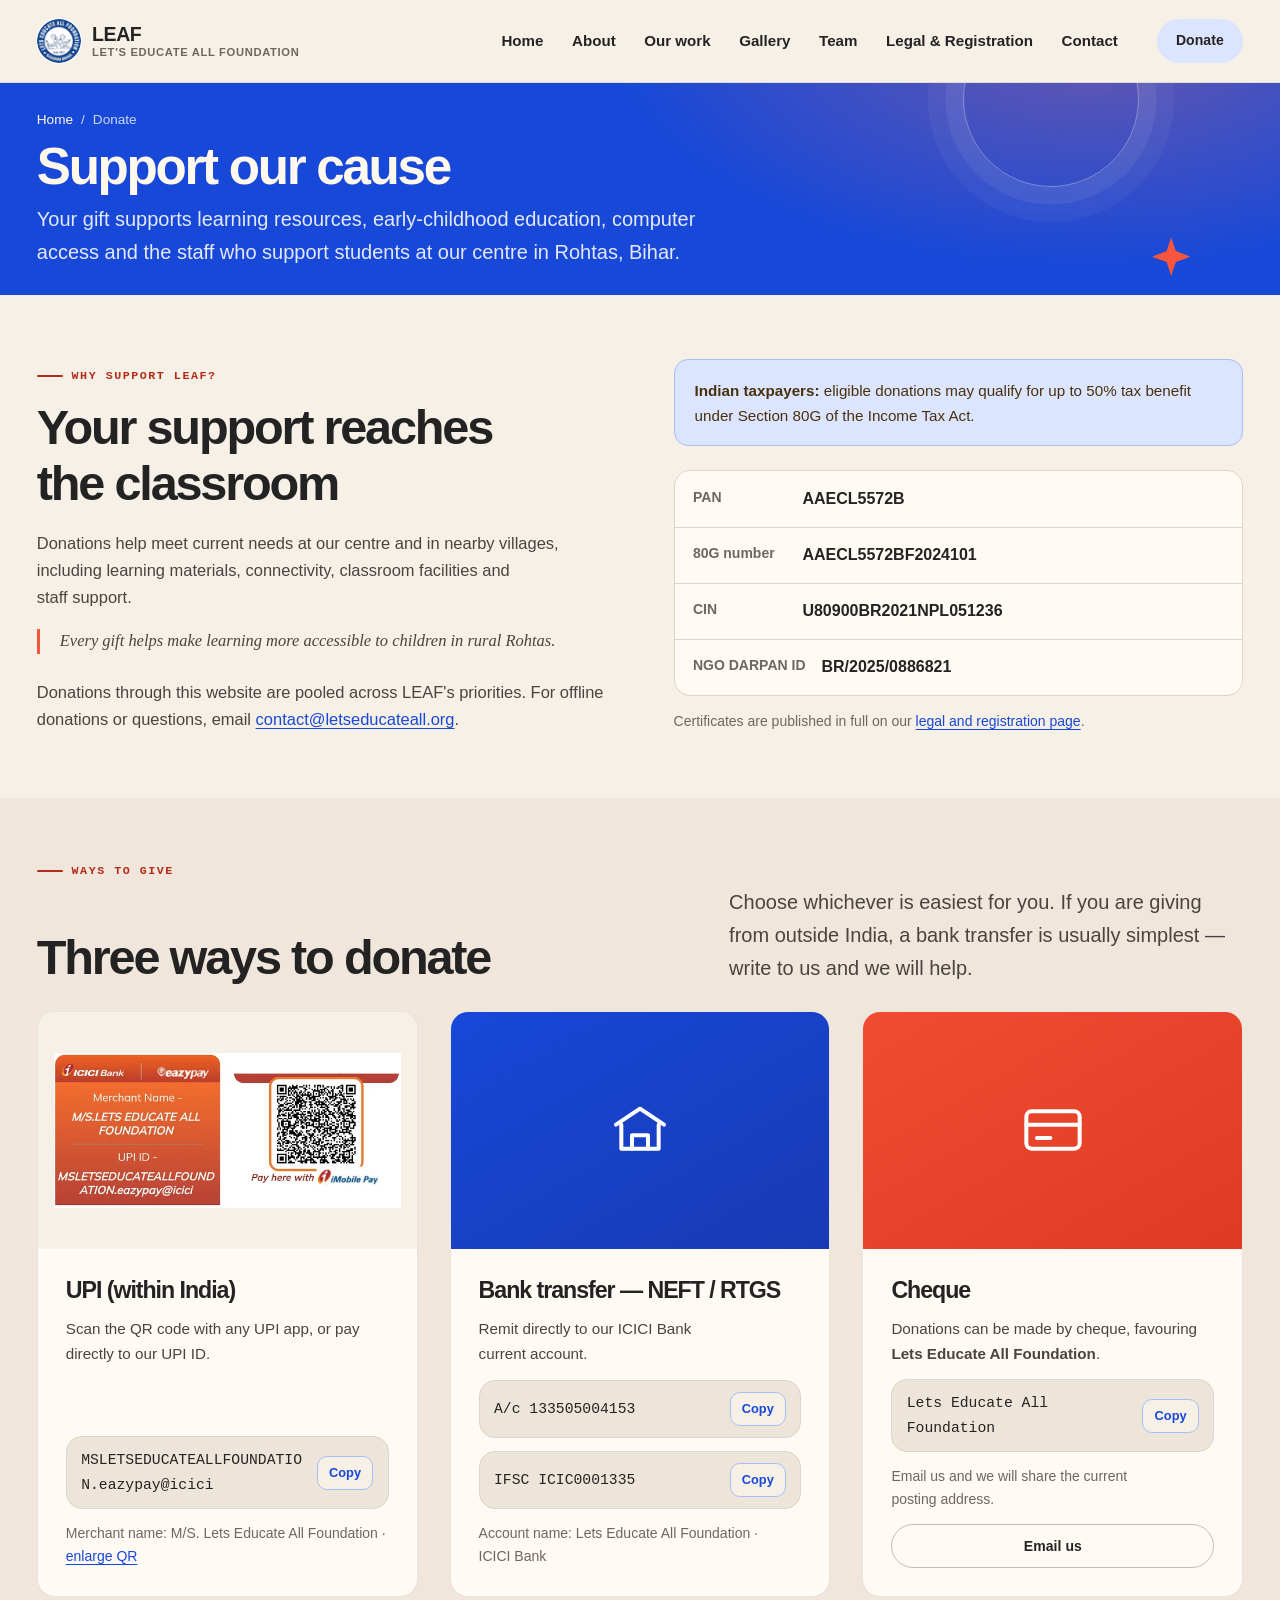
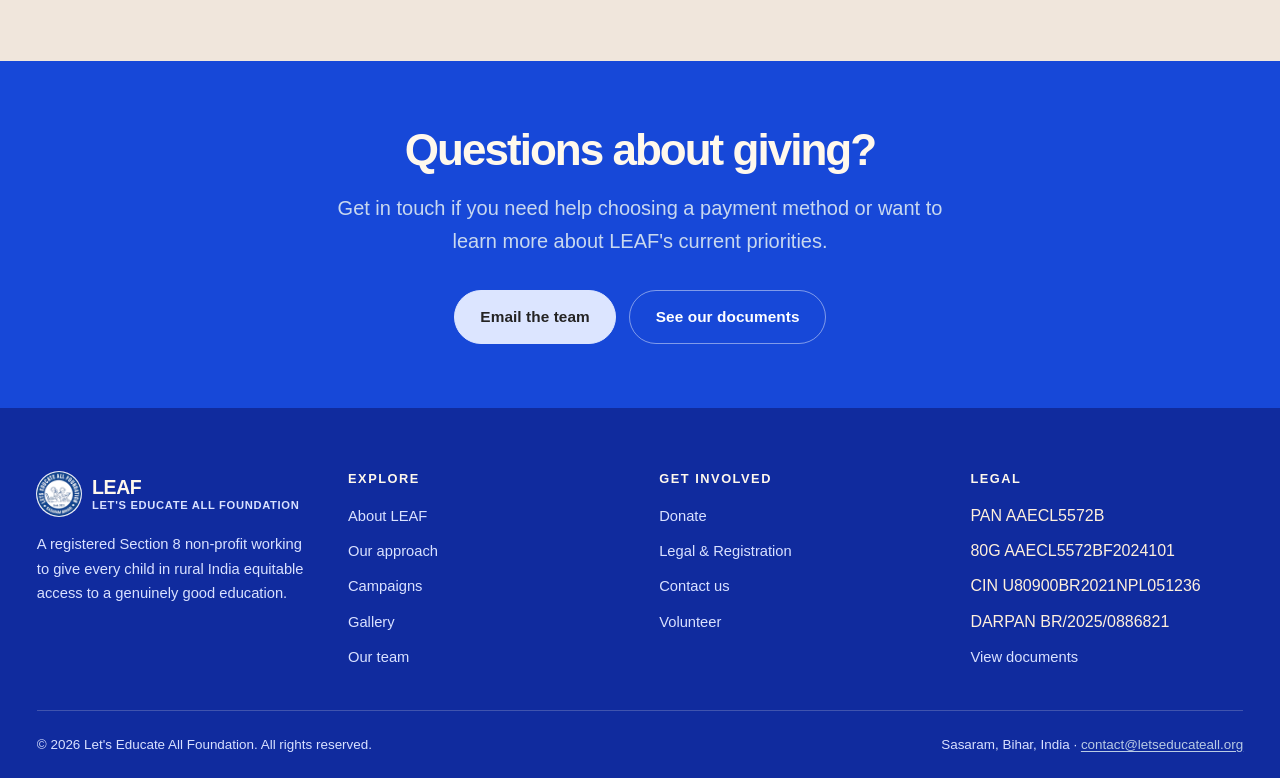
==== commit 18a6b60a: "Rename transparency page to legal and registration Co-authored-by: Copilot <223556219+Copilot@users." ====
--- a/donate.html
+++ b/donate.html
@@ -38,7 +38,7 @@
       <a href="index.html#campaigns">Our work</a>
       <a href="gallery.html">Gallery</a>
       <a href="index.html#team">Team</a>
-      <a href="transparency.html">Transparency</a>
+      <a href="transparency.html">Legal &amp; Registration</a>
       <a href="index.html#contact">Contact</a>
       <a class="btn btn--accent btn--sm" href="donate.html" aria-current="page">Donate</a>
     </nav>
@@ -79,7 +79,7 @@
             <div class="fact"><dt>NGO DARPAN ID</dt><dd>BR/2025/0886821</dd></div>
           </dl>
           <p style="font-size:var(--t-small);color:var(--ink-mute);margin-top:.9rem">
-            Certificates are published in full on our <a href="transparency.html">transparency page</a>.
+            Certificates are published in full on our <a href="transparency.html">legal and registration page</a>.
           </p>
         </div>
       </div>
@@ -195,7 +195,7 @@
         <h3>Get involved</h3>
         <ul>
           <li><a href="donate.html">Donate</a></li>
-          <li><a href="transparency.html">Transparency</a></li>
+          <li><a href="transparency.html">Legal &amp; Registration</a></li>
           <li><a href="index.html#contact">Contact us</a></li>
           <li><a href="mailto:contact@letseducateall.org">Volunteer</a></li>
         </ul>
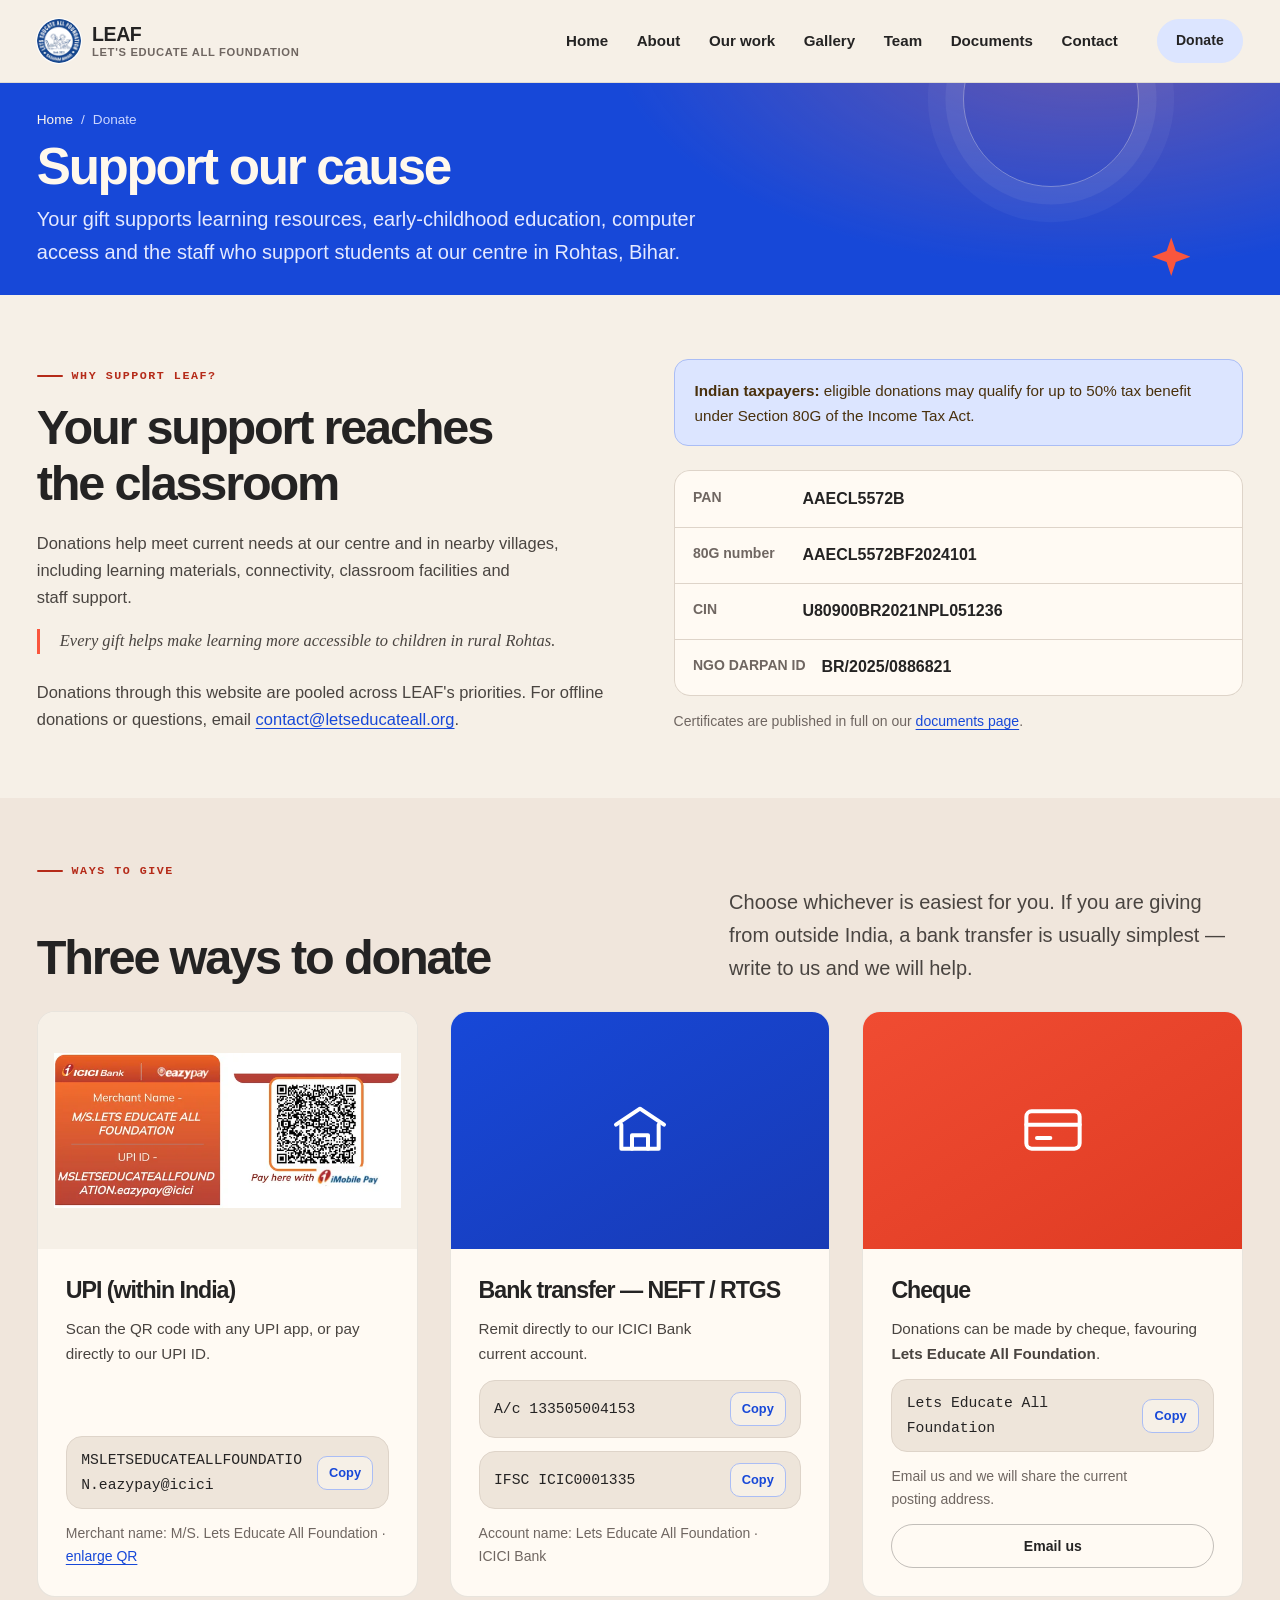
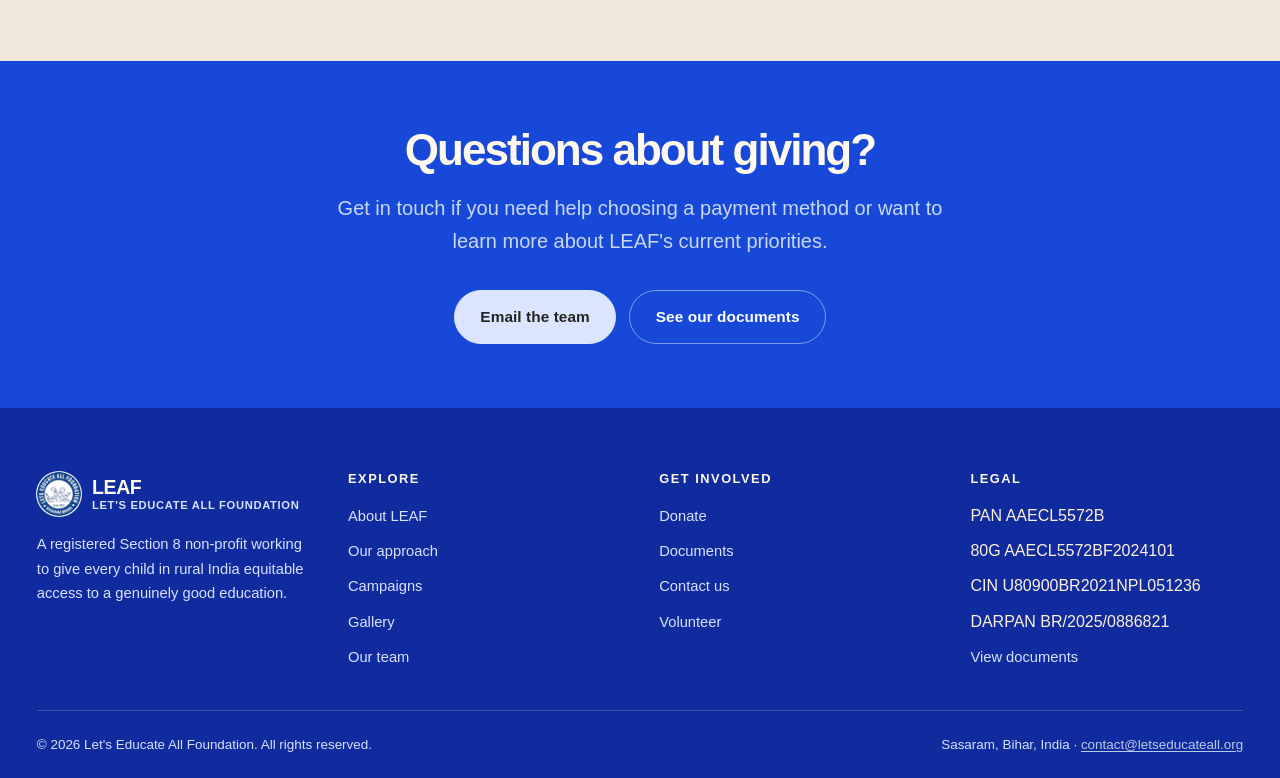
==== commit abc53ec7: "Rename compliance page to Documents Co-authored-by: Copilot <223556219+Copilot@users.noreply.github." ====
--- a/donate.html
+++ b/donate.html
@@ -38,7 +38,7 @@
       <a href="index.html#campaigns">Our work</a>
       <a href="gallery.html">Gallery</a>
       <a href="index.html#team">Team</a>
-      <a href="transparency.html">Legal &amp; Registration</a>
+      <a href="transparency.html">Documents</a>
       <a href="index.html#contact">Contact</a>
       <a class="btn btn--accent btn--sm" href="donate.html" aria-current="page">Donate</a>
     </nav>
@@ -79,7 +79,7 @@
             <div class="fact"><dt>NGO DARPAN ID</dt><dd>BR/2025/0886821</dd></div>
           </dl>
           <p style="font-size:var(--t-small);color:var(--ink-mute);margin-top:.9rem">
-            Certificates are published in full on our <a href="transparency.html">legal and registration page</a>.
+            Certificates are published in full on our <a href="transparency.html">documents page</a>.
           </p>
         </div>
       </div>
@@ -195,7 +195,7 @@
         <h3>Get involved</h3>
         <ul>
           <li><a href="donate.html">Donate</a></li>
-          <li><a href="transparency.html">Legal &amp; Registration</a></li>
+          <li><a href="transparency.html">Documents</a></li>
           <li><a href="index.html#contact">Contact us</a></li>
           <li><a href="mailto:contact@letseducateall.org">Volunteer</a></li>
         </ul>
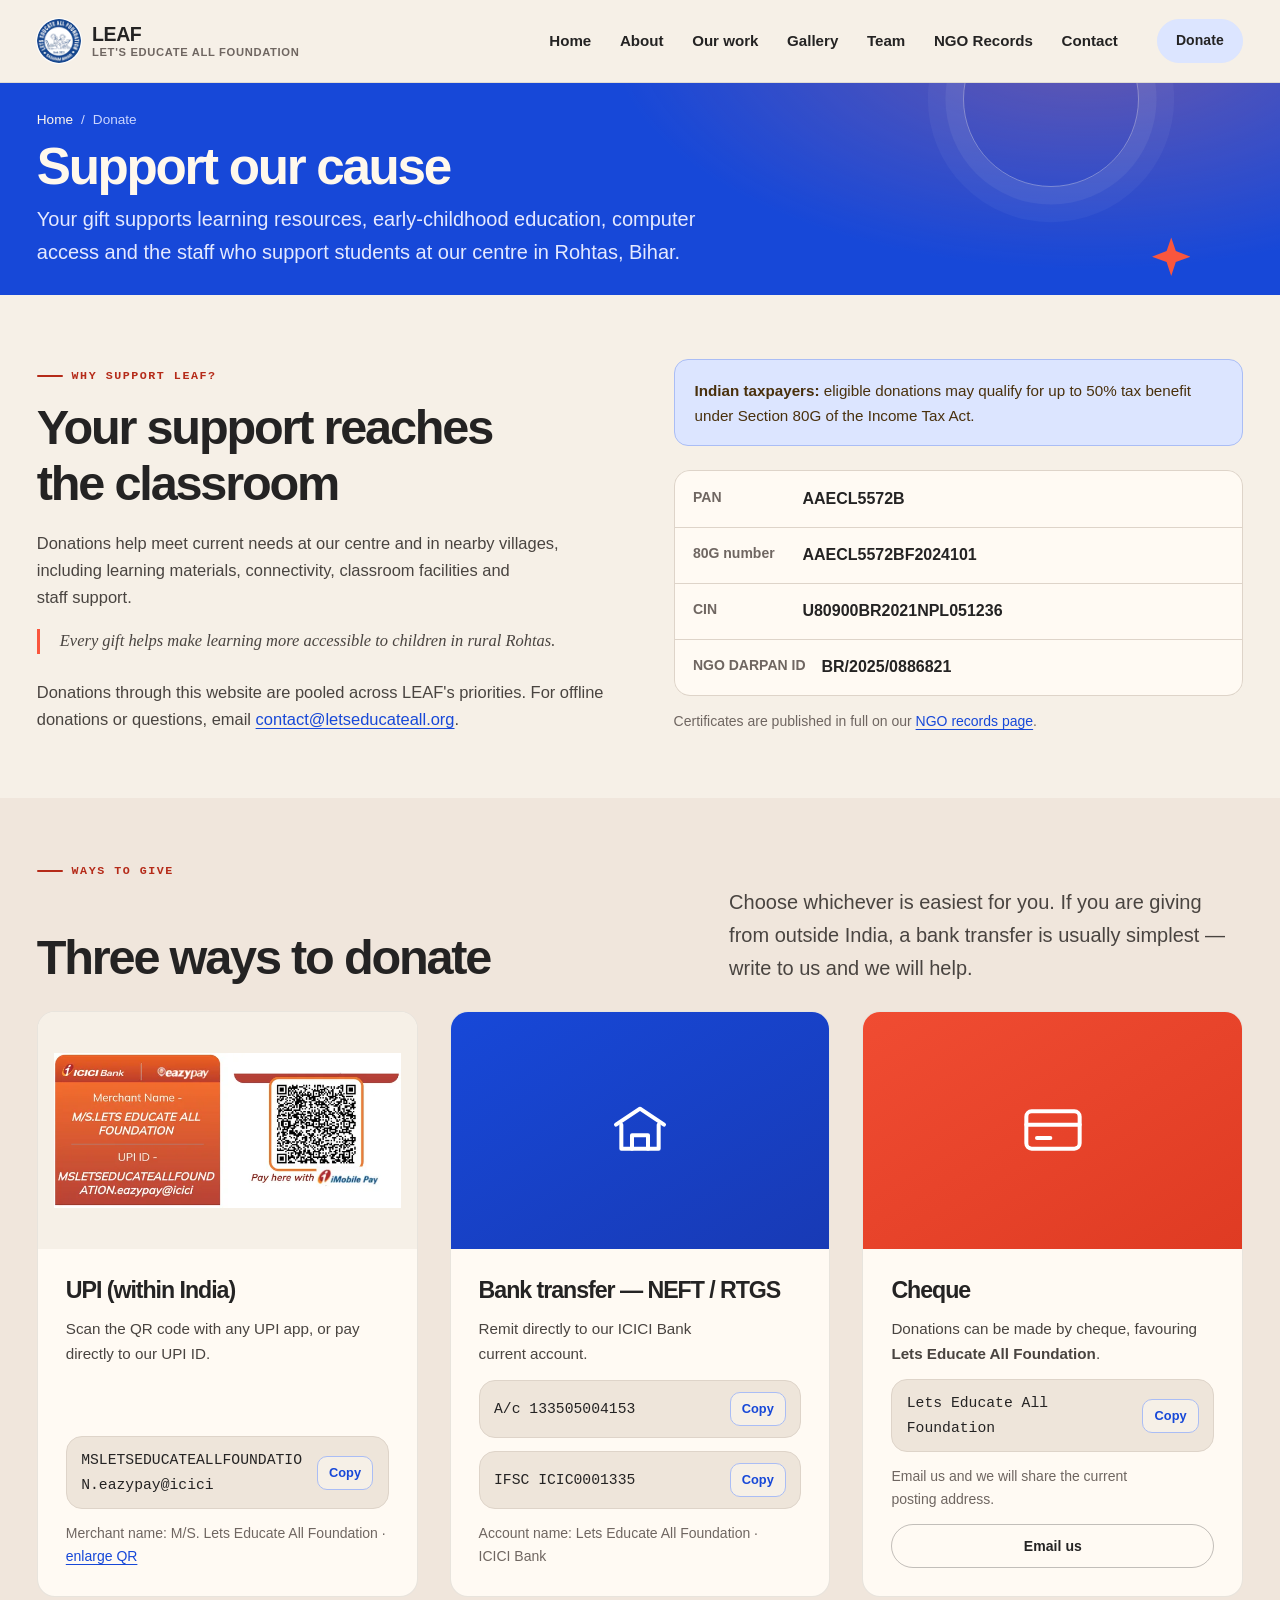
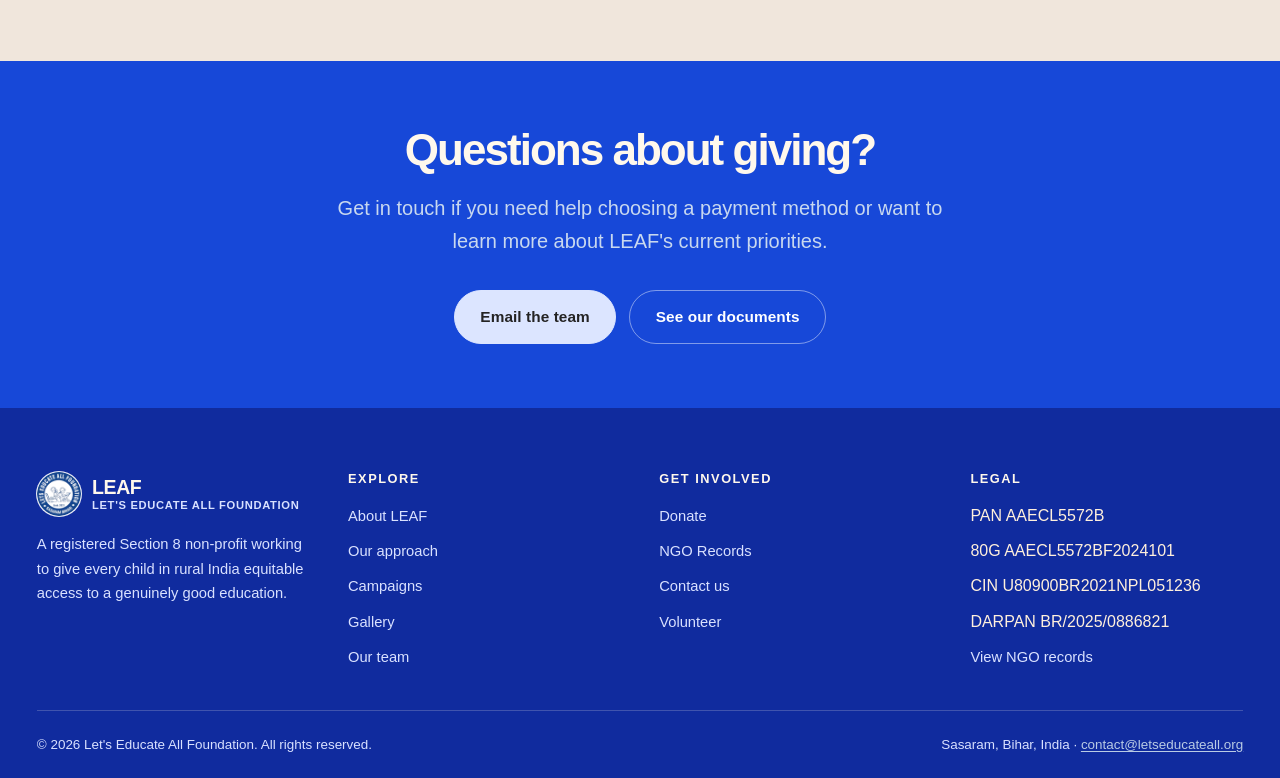
==== commit 13d55c5b: "Rename compliance page to NGO Records Co-authored-by: Copilot <223556219+Copilot@users.noreply.githu" ====
--- a/donate.html
+++ b/donate.html
@@ -38,7 +38,7 @@
       <a href="index.html#campaigns">Our work</a>
       <a href="gallery.html">Gallery</a>
       <a href="index.html#team">Team</a>
-      <a href="transparency.html">Documents</a>
+      <a href="transparency.html">NGO Records</a>
       <a href="index.html#contact">Contact</a>
       <a class="btn btn--accent btn--sm" href="donate.html" aria-current="page">Donate</a>
     </nav>
@@ -79,7 +79,7 @@
             <div class="fact"><dt>NGO DARPAN ID</dt><dd>BR/2025/0886821</dd></div>
           </dl>
           <p style="font-size:var(--t-small);color:var(--ink-mute);margin-top:.9rem">
-            Certificates are published in full on our <a href="transparency.html">documents page</a>.
+            Certificates are published in full on our <a href="transparency.html">NGO records page</a>.
           </p>
         </div>
       </div>
@@ -195,7 +195,7 @@
         <h3>Get involved</h3>
         <ul>
           <li><a href="donate.html">Donate</a></li>
-          <li><a href="transparency.html">Documents</a></li>
+          <li><a href="transparency.html">NGO Records</a></li>
           <li><a href="index.html#contact">Contact us</a></li>
           <li><a href="mailto:contact@letseducateall.org">Volunteer</a></li>
         </ul>
@@ -207,7 +207,7 @@
           <li>80G AAECL5572BF2024101</li>
           <li>CIN U80900BR2021NPL051236</li>
           <li>DARPAN BR/2025/0886821</li>
-          <li><a href="transparency.html">View documents</a></li>
+          <li><a href="transparency.html">View NGO records</a></li>
         </ul>
       </div>
     </div>
